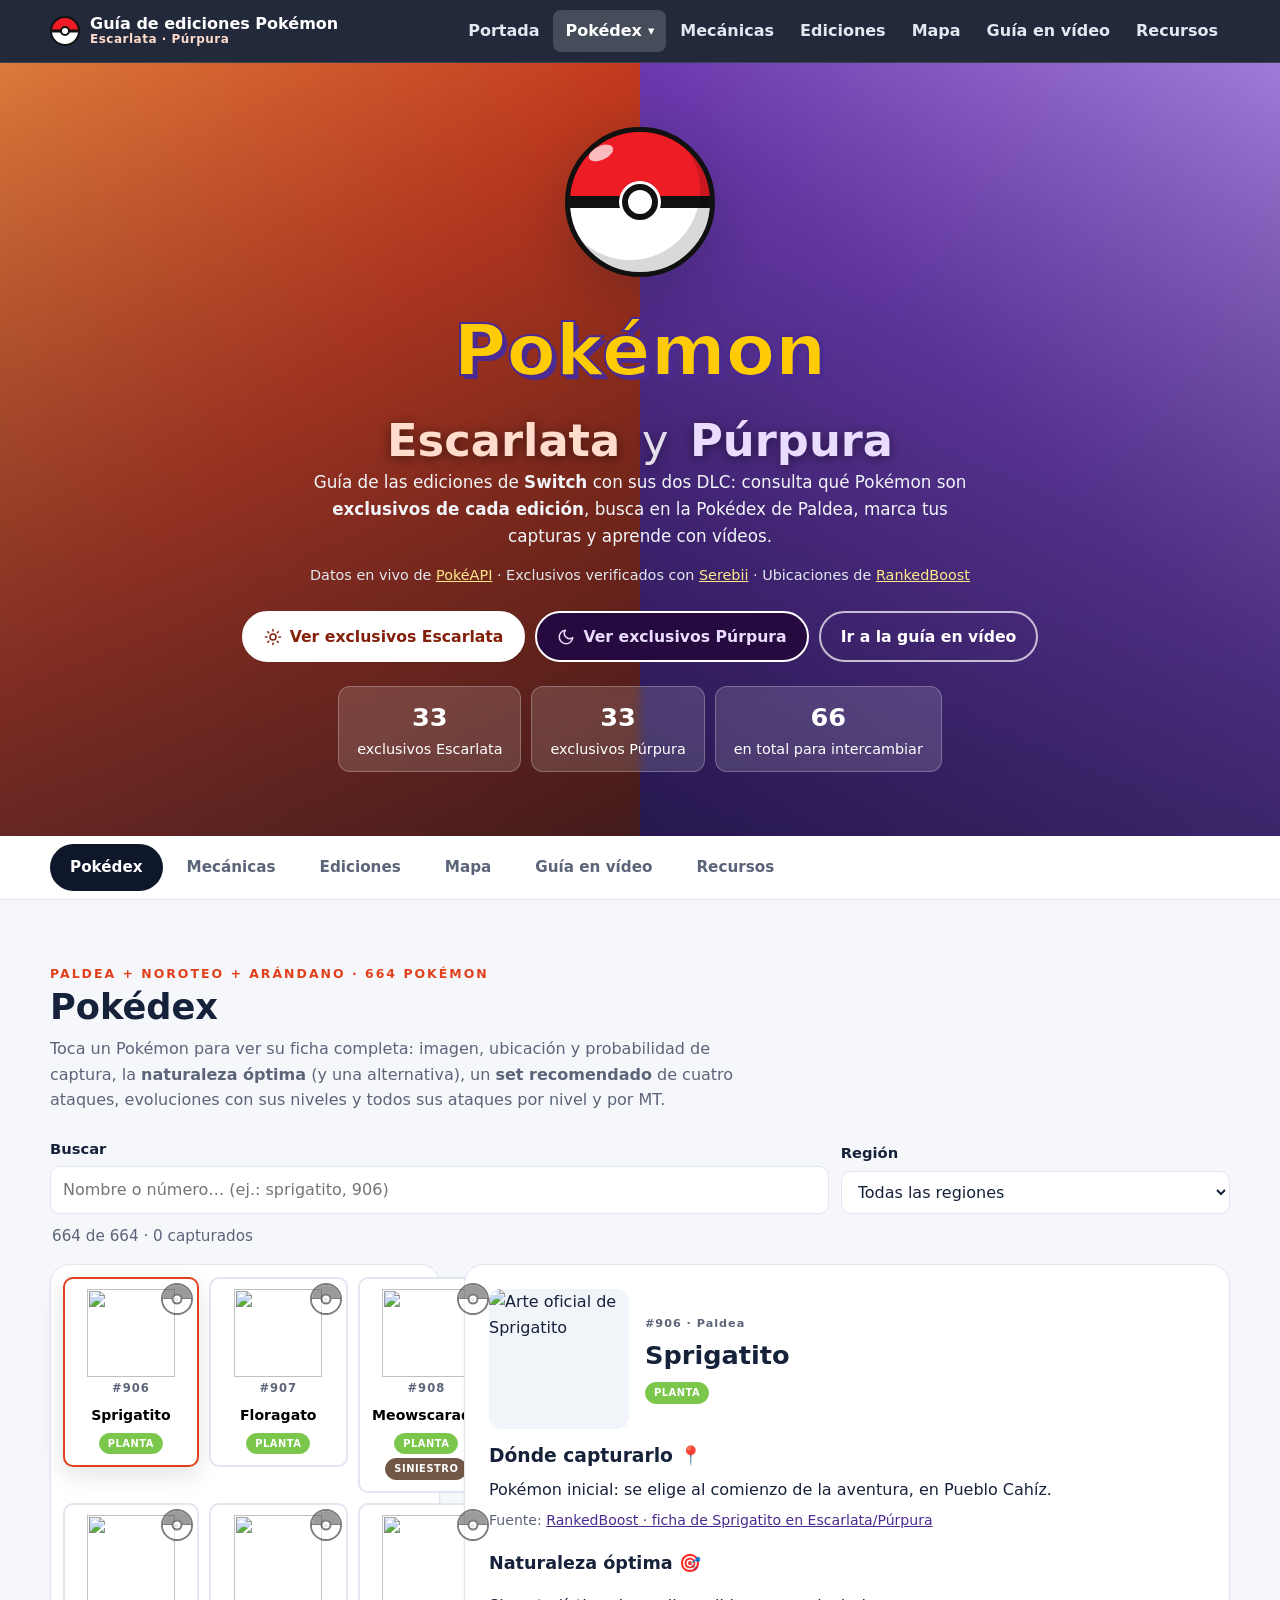
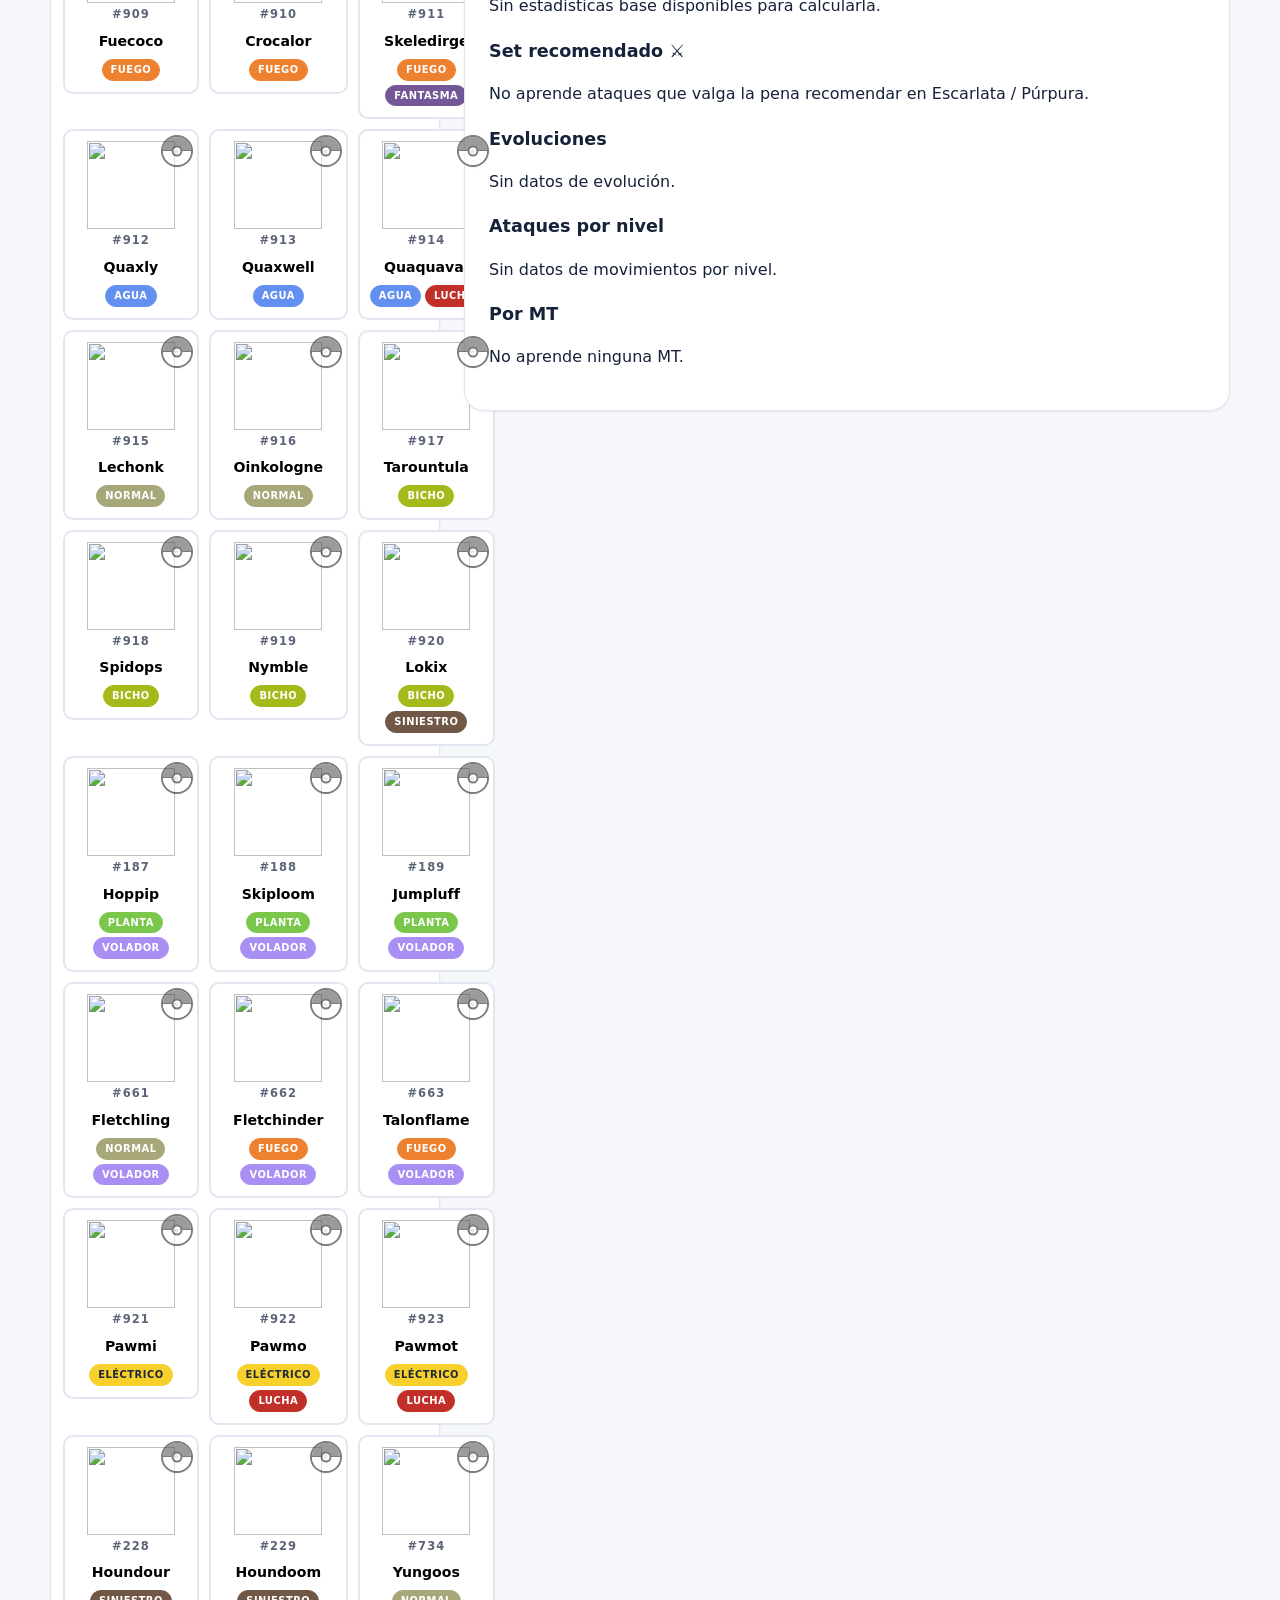
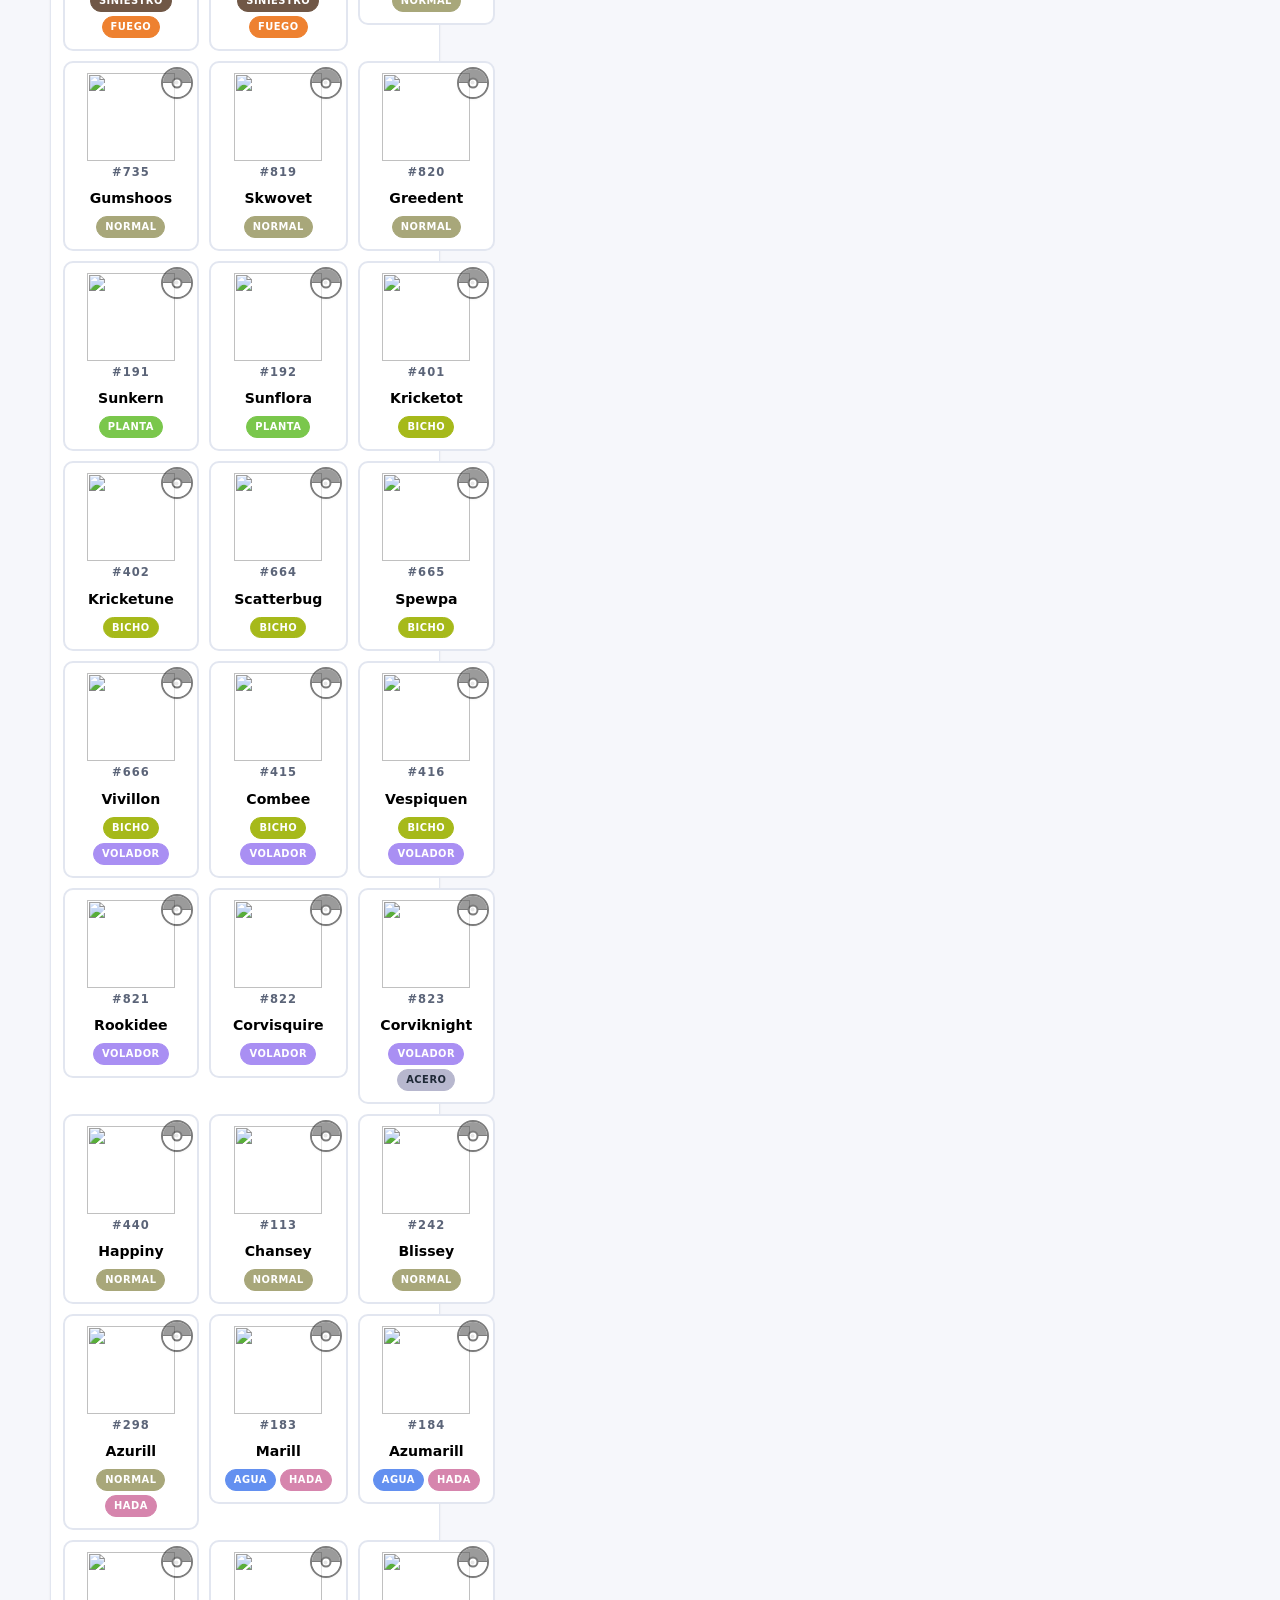
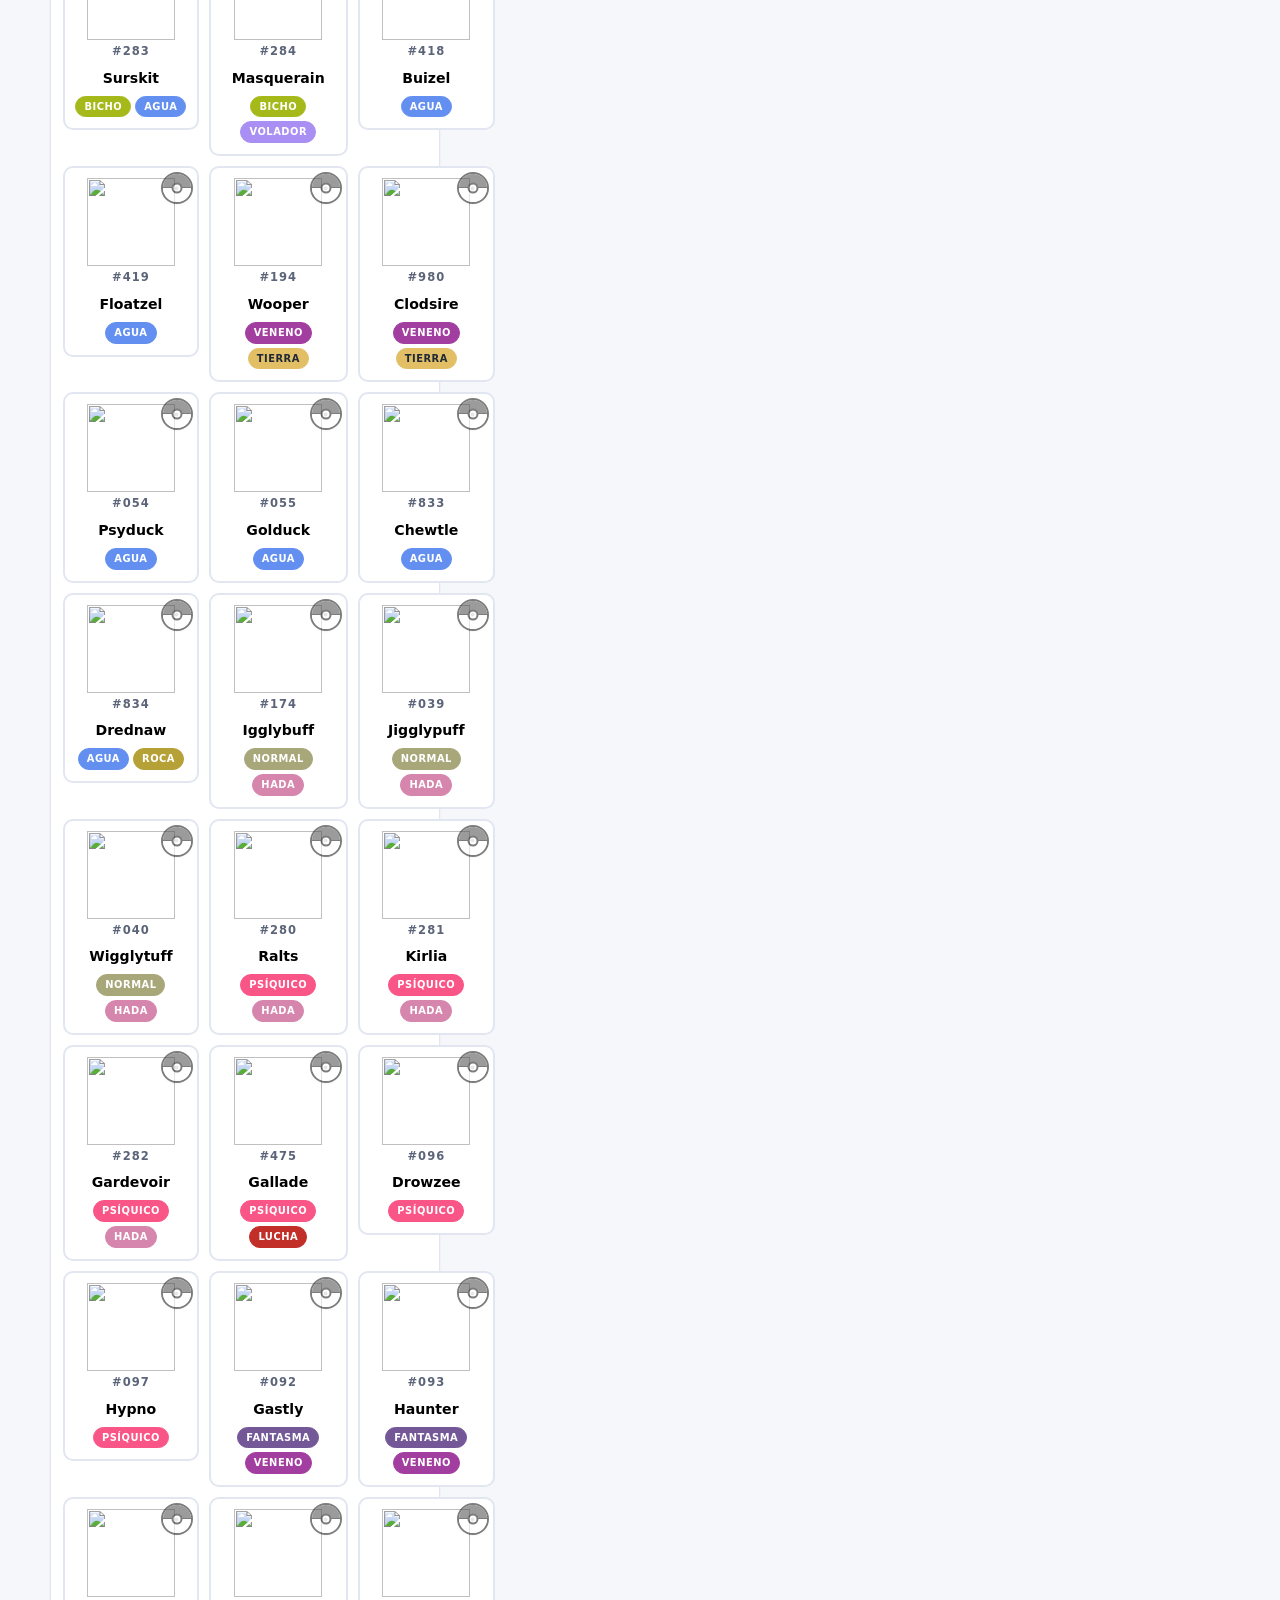
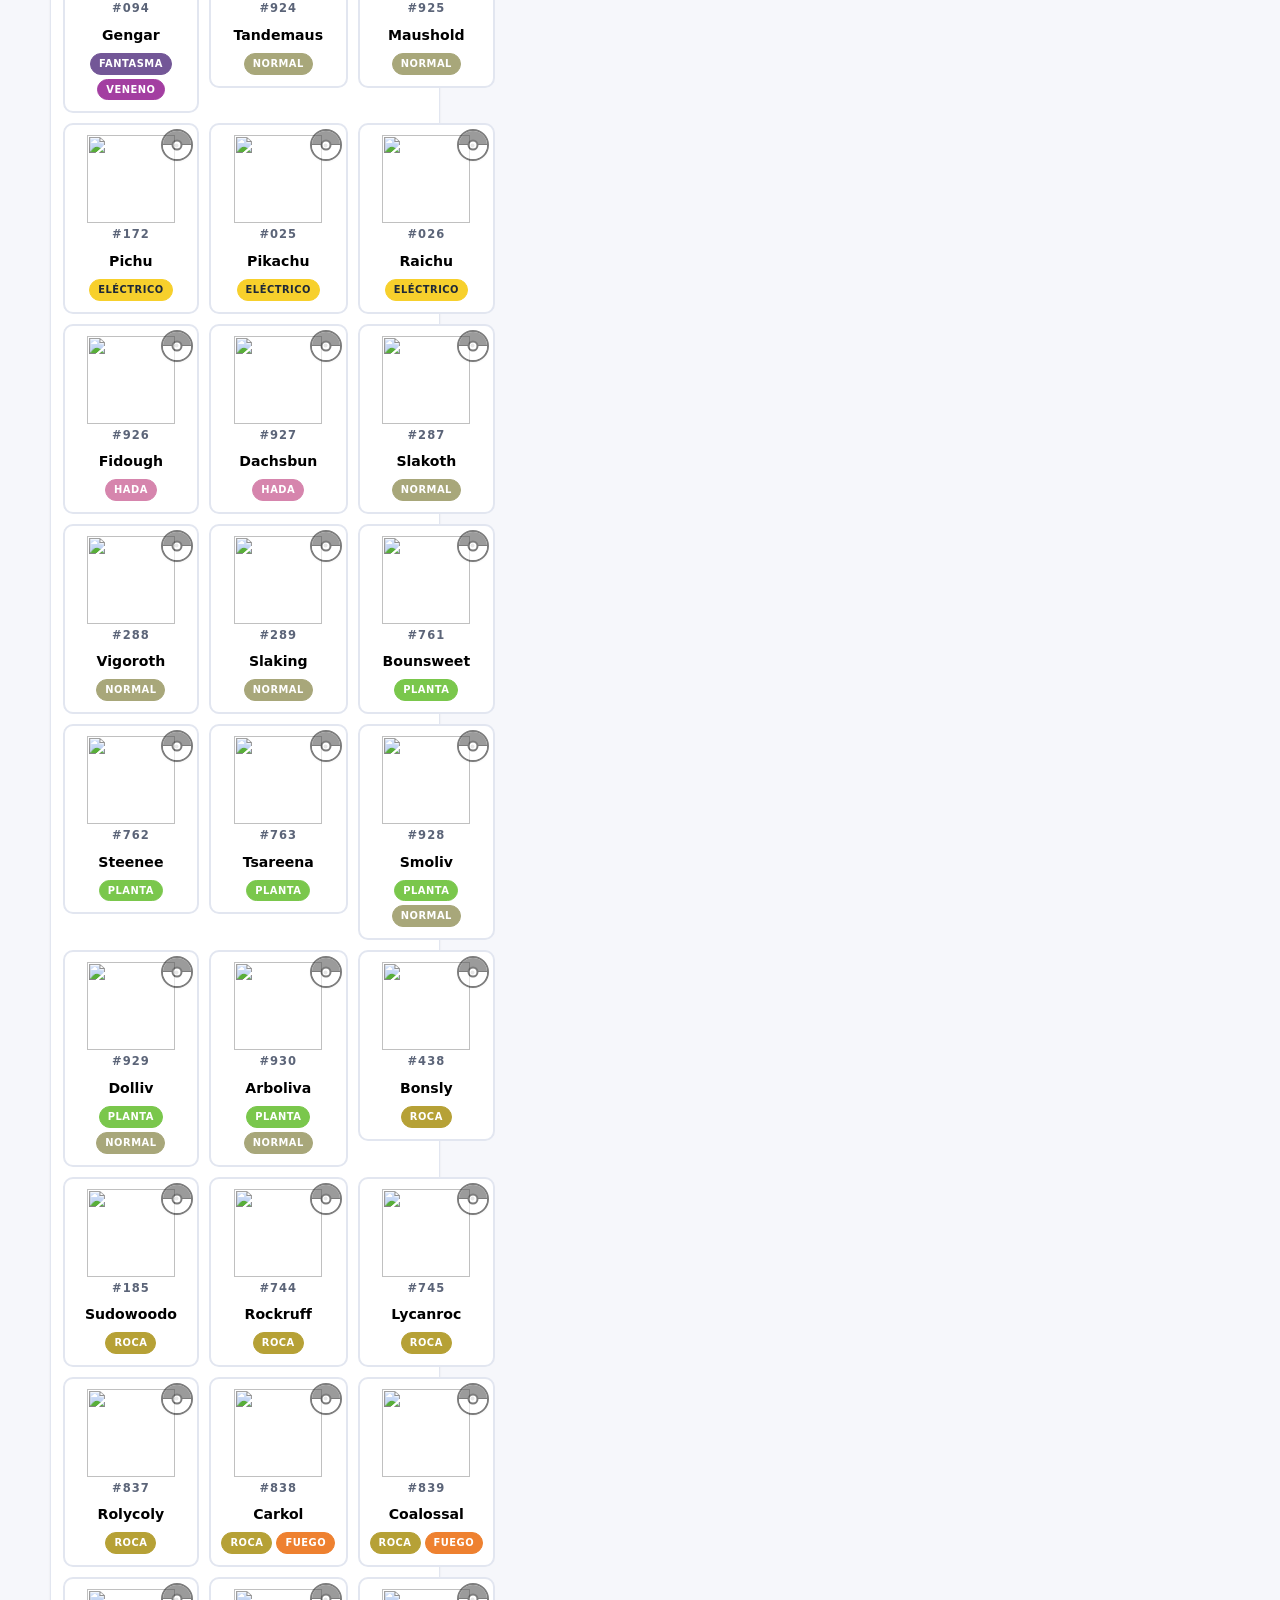
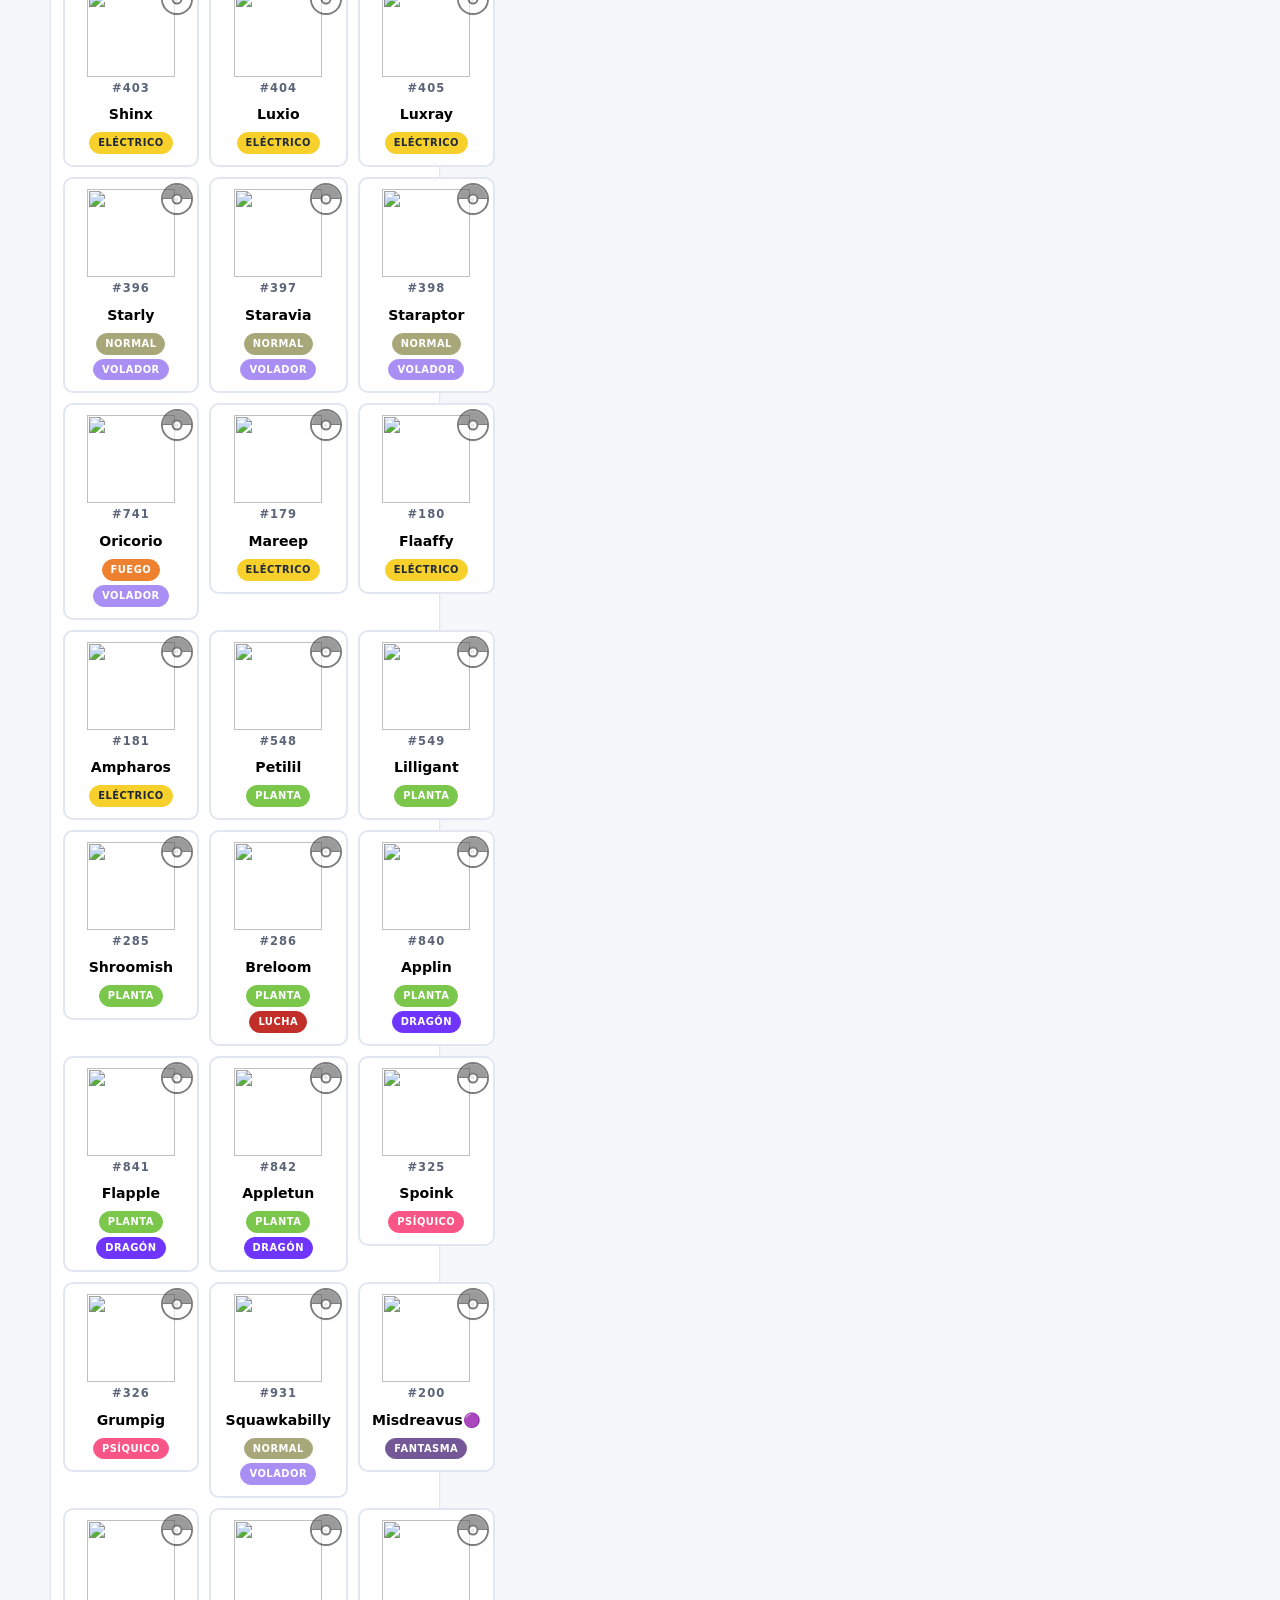
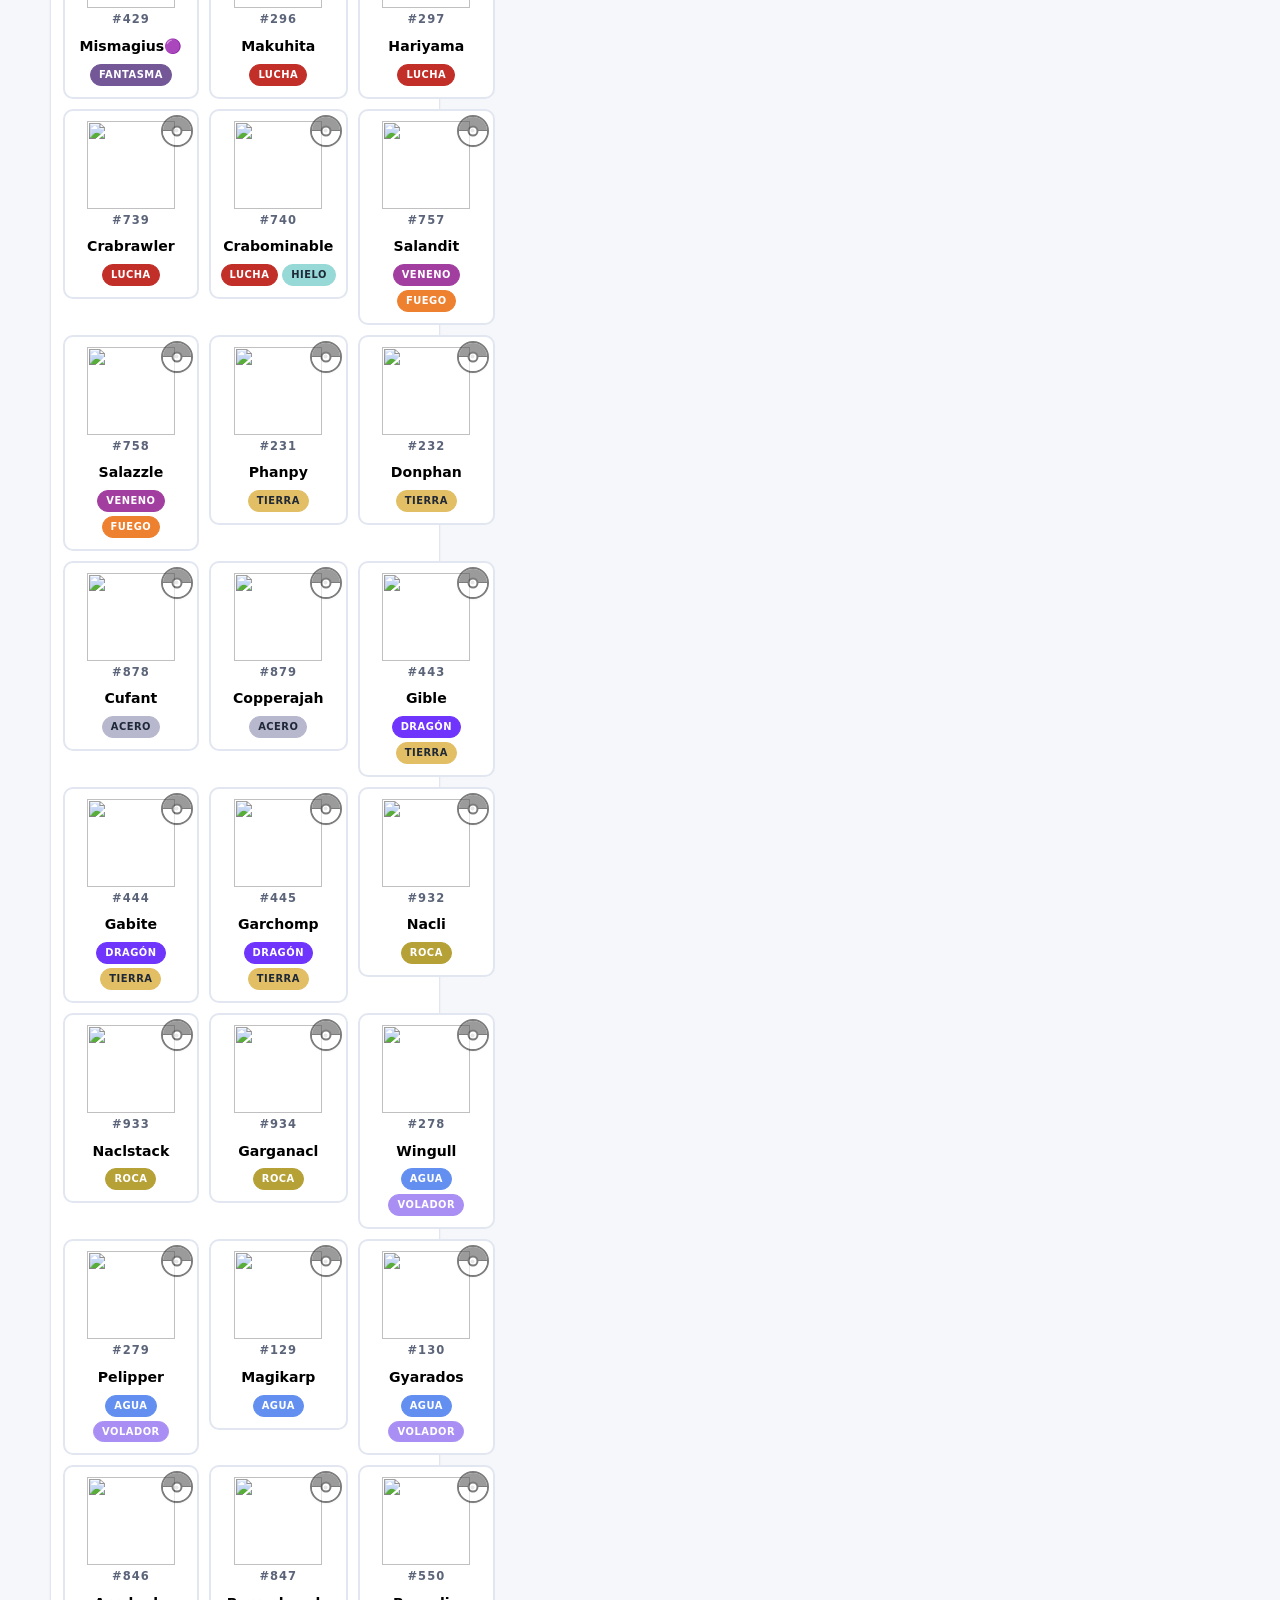
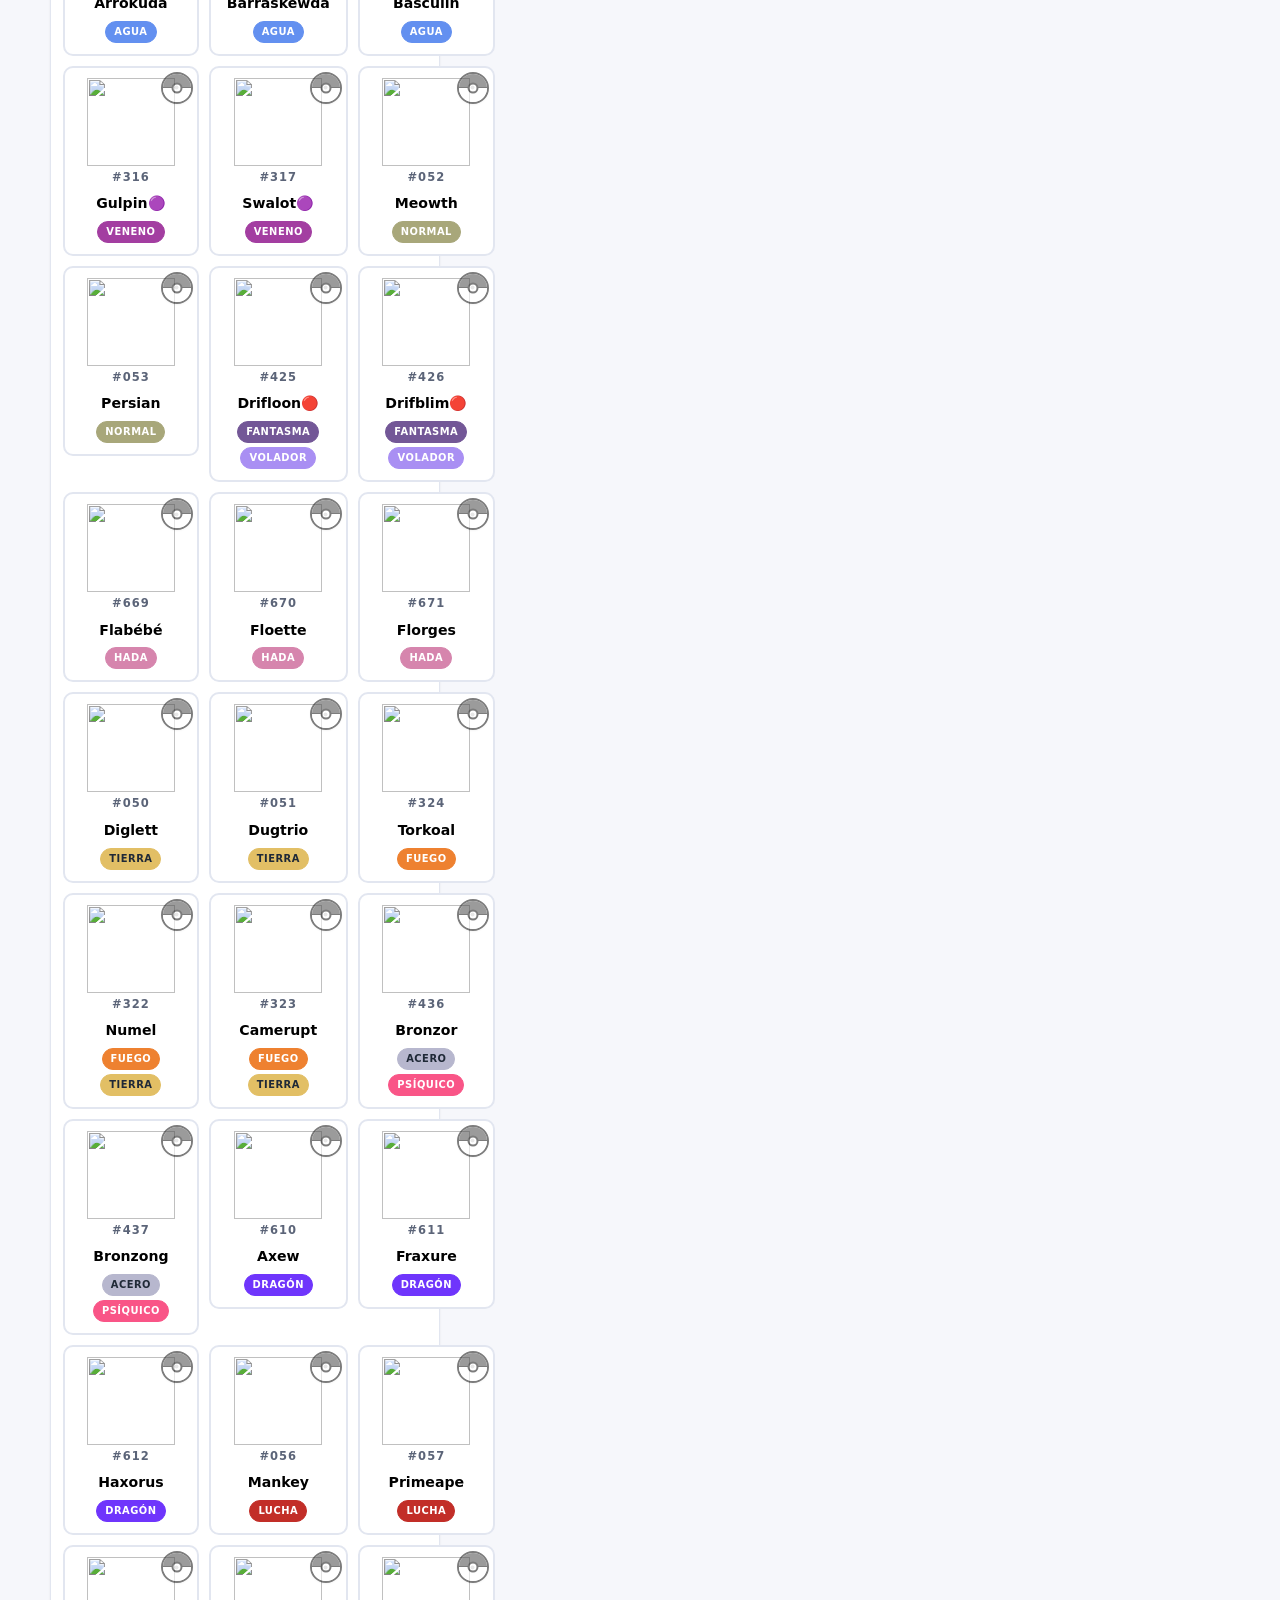
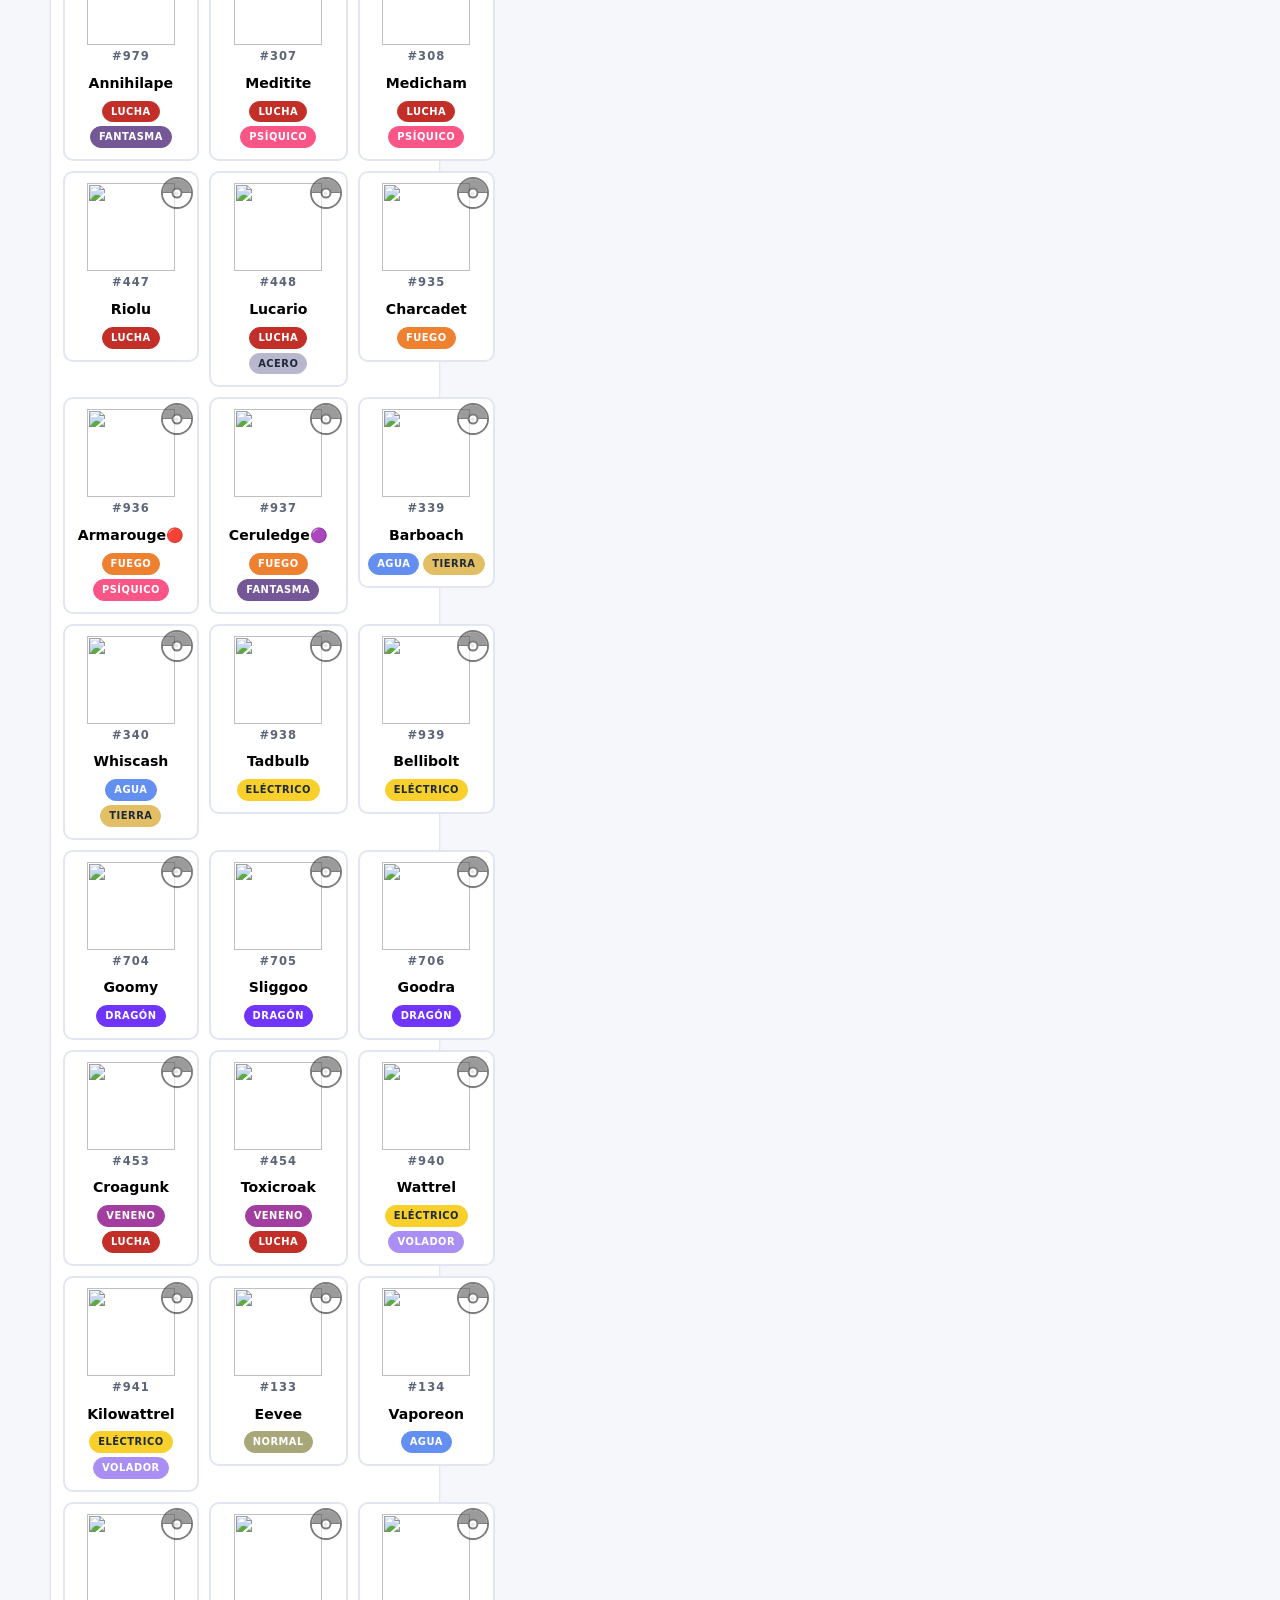
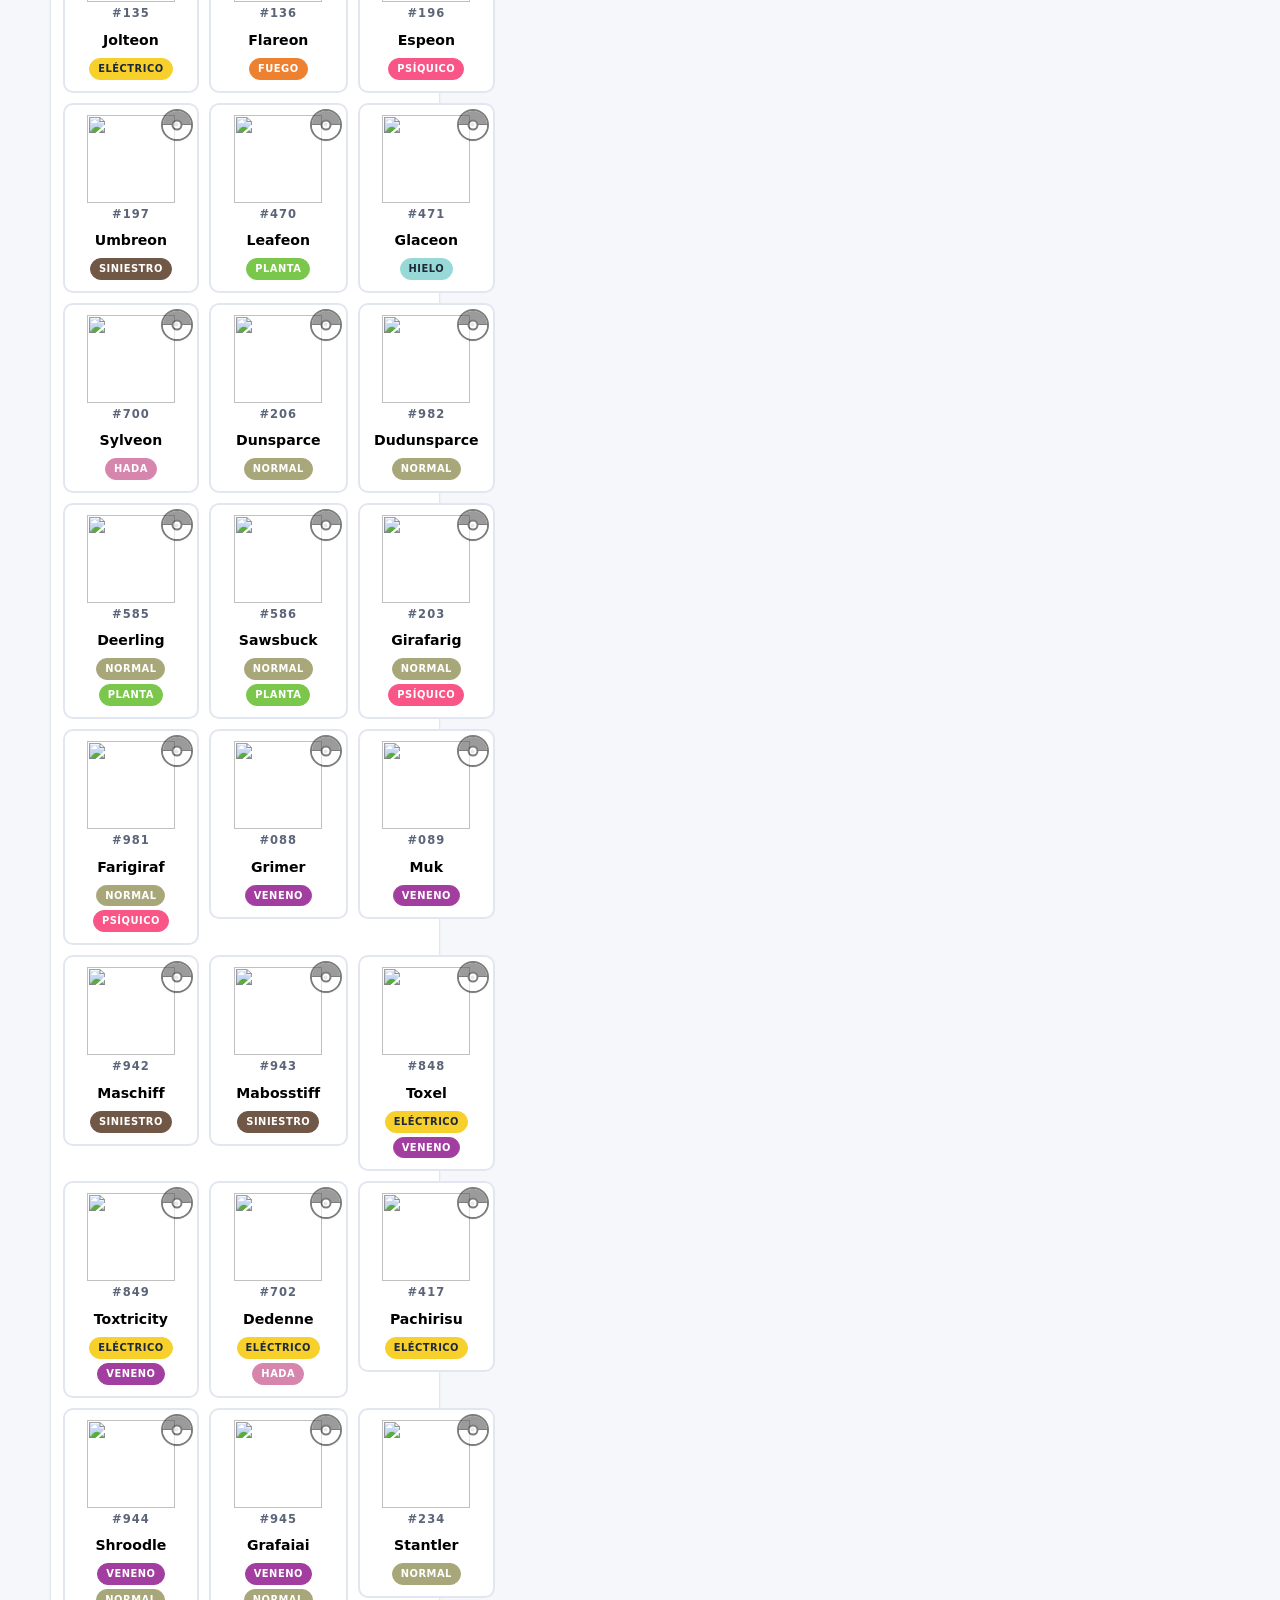
==== escarlata-purpura.html @ a8ad798c "Guía de ediciones Pokémon: añade Escarlata y Púrpura - Nueva página escarlata-purpura.html con la mi" ====
<!DOCTYPE html>
<html lang="es">
<head>
  <meta charset="UTF-8" />
  <meta name="viewport" content="width=device-width, initial-scale=1.0" />
  <title>Escarlata y Púrpura — Guía de ediciones Pokémon | Exclusivos y Pokédex</title>
  <meta name="description" content="Guía en español de Pokémon Escarlata y Púrpura: Pokémon exclusivos de cada edición, Pokédex de Paldea, Noroteo y Arándano con sets recomendados, guía en vídeo y recursos." />
  <meta name="theme-color" content="#1a0f2e" />
  <meta http-equiv="Content-Security-Policy" content="default-src 'self'; script-src 'self'; style-src 'self' 'unsafe-inline'; img-src 'self' data: https://raw.githubusercontent.com https://upload.wikimedia.org https://i.ytimg.com; connect-src https://pokeapi.co; frame-src https://www.youtube-nocookie.com https://rankedboost.com; object-src 'none'; base-uri 'self'; form-action 'none'" />
  <meta name="referrer" content="strict-origin-when-cross-origin" />
  <meta property="og:title" content="Guía de ediciones Pokémon — Escarlata y Púrpura" />
  <meta property="og:description" content="Mitad escarlata, mitad púrpura: consulta los Pokémon exclusivos de cada edición, la Pokédex de Paldea con sets recomendados, marca tus capturas y aprende con vídeos." />
  <meta property="og:type" content="website" />
  <link rel="canonical" href="https://pokemon-rojo-fuego-verde-hojavercel.vercel.app/escarlata-purpura.html#pokedex" />
  <meta property="og:url" content="https://pokemon-rojo-fuego-verde-hojavercel.vercel.app/escarlata-purpura.html#pokedex" />
  <link rel="icon" href="data:image/svg+xml,%3Csvg xmlns='http://www.w3.org/2000/svg' viewBox='0 0 100 100'%3E%3Ccircle cx='50' cy='50' r='46' fill='%23ee1c25'/%3E%3Cpath d='M4 50a46 46 0 0 0 92 0z' fill='%23fff' transform='rotate(180 50 50)'/%3E%3Crect x='4' y='45' width='92' height='10' fill='%23111'/%3E%3Ccircle cx='50' cy='50' r='14' fill='%23fff' stroke='%23111' stroke-width='6'/%3E%3Ccircle cx='50' cy='50' r='6' fill='%23fff' stroke='%23111' stroke-width='3'/%3E%3C/svg%3E" />
  <link rel="preconnect" href="https://pokeapi.co" crossorigin />
  <link rel="preconnect" href="https://raw.githubusercontent.com" crossorigin />
  <link rel="preconnect" href="https://upload.wikimedia.org" crossorigin />
  <link rel="stylesheet" href="src/styles/main.css" />
</head>
<body data-game="sv">
  <a class="skip-link" href="#contenido">Saltar al contenido principal</a>

  <header class="site-header" id="top">
    <div class="container header-inner">
      <a class="brand" href="#portada" aria-label="Inicio — Guía de ediciones Pokémon: Escarlata y Púrpura">
        <span class="brand-ball" aria-hidden="true"><span class="brand-ball-btn"></span></span>
        <span class="brand-text">Guía de ediciones <strong>Pokémon</strong>
          <small class="brand-game">Escarlata · Púrpura</small></span>
      </a>
      <nav class="site-nav" aria-label="Navegación principal">
        <button class="nav-toggle" id="navToggle" aria-expanded="false" aria-controls="navMenu" aria-label="Abrir menú">
          <svg width="22" height="22" viewBox="0 0 24 24" fill="none" stroke="currentColor" stroke-width="2" stroke-linecap="round" aria-hidden="true"><line x1="3" y1="6" x2="21" y2="6"/><line x1="3" y1="12" x2="21" y2="12"/><line x1="3" y1="18" x2="21" y2="18"/></svg>
        </button>
        <ul class="nav-menu" id="navMenu">
          <li><a href="#portada">Portada</a></li>
          <li class="nav-drop">
            <button class="nav-drop-btn" id="dexMenuBtn" type="button" aria-expanded="false" aria-controls="dexMenu">
              Pokédex <span class="nav-drop-caret" aria-hidden="true">▾</span>
            </button>
            <ul class="nav-sub" id="dexMenu" aria-label="Ediciones de la guía" hidden>
              <li><a href="index.html#pokedex" data-game="frlg"><span class="nav-sub-dot nav-sub-dot--frlg" aria-hidden="true"></span>Rojo Fuego y Verde Hoja</a></li>
              <li><a href="escarlata-purpura.html#pokedex" data-game="sv" aria-current="page"><span class="nav-sub-dot nav-sub-dot--sv" aria-hidden="true"></span>Escarlata y Púrpura</a></li>
            </ul>
          </li>
          <li><a href="#mecanicas" data-tab="mecanicas">Mecánicas</a></li>
          <li><a href="#ediciones" data-tab="ediciones">Ediciones</a></li>
          <li><a href="#mapa" data-tab="mapa">Mapa</a></li>
          <li><a href="#guia" data-tab="guia">Guía en vídeo</a></li>
          <li><a href="#recursos" data-tab="recursos">Recursos</a></li>
        </ul>
      </nav>
    </div>
  </header>

  <main id="contenido">
    <!-- ============ PORTADA: pokéball + logo + split ============ -->
    <section class="hero" id="portada" aria-labelledby="hero-title">
      <div class="hero-split" aria-hidden="true">
        <div class="hero-half hero-half--fire"></div>
        <div class="hero-half hero-half--leaf"></div>
      </div>

      <div class="container hero-content">
        <div class="pokeball" role="img" aria-label="Pokébola clásica roja y blanca">
          <span class="pokeball-shine" aria-hidden="true"></span>
          <span class="pokeball-band" aria-hidden="true"></span>
          <span class="pokeball-button" aria-hidden="true"></span>
        </div>

        <img
          class="pokemon-logo"
          src="https://upload.wikimedia.org/wikipedia/commons/9/98/International_Pok%C3%A9mon_logo.svg"
          alt="Logotipo oficial de Pokémon"
          width="420" height="153" fetchpriority="high"
          data-fallback-text="Pokémon" />

        <h1 id="hero-title" class="hero-title">
          <span class="hero-title-fire">Escarlata</span>
          <span class="hero-title-x">y</span>
          <span class="hero-title-leaf">Púrpura</span>
        </h1>
        <p class="hero-subtitle">
          Guía de las ediciones de <strong>Switch</strong> con sus dos DLC: consulta qué Pokémon son
          <strong>exclusivos de cada edición</strong>, busca en la Pokédex de Paldea, marca tus capturas y aprende con vídeos.
        </p>
        <p class="hero-source">
          Datos en vivo de <a href="https://pokeapi.co" target="_blank" rel="noopener">PokéAPI</a>
          · Exclusivos verificados con <a href="https://www.serebii.net/scarletviolet/exclusives.shtml" target="_blank" rel="noopener">Serebii</a>
          · Ubicaciones de <a href="https://rankedboost.com/pokemon/pokedex/scarlet-violet/" target="_blank" rel="noopener">RankedBoost</a>
        </p>

        <div class="hero-actions">
          <a class="btn btn--fire" href="#panel-fire" data-tab="ediciones" data-scroll="#panel-fire">
            <svg width="18" height="18" viewBox="0 0 24 24" fill="none" stroke="currentColor" stroke-width="2" stroke-linecap="round" aria-hidden="true"><circle cx="12" cy="12" r="4"/><path d="M12 2v2M12 20v2M4.93 4.93l1.41 1.41M17.66 17.66l1.41 1.41M2 12h2M20 12h2M6.34 17.66l-1.41 1.41M19.07 4.93l-1.41 1.41"/></svg>
            Ver exclusivos Escarlata
          </a>
          <a class="btn btn--leaf" href="#panel-leaf" data-tab="ediciones" data-scroll="#panel-leaf">
            <svg width="18" height="18" viewBox="0 0 24 24" fill="none" stroke="currentColor" stroke-width="2" stroke-linecap="round" stroke-linejoin="round" aria-hidden="true"><path d="M21 12.79A9 9 0 1 1 11.21 3 7 7 0 0 0 21 12.79z"/></svg>
            Ver exclusivos Púrpura
          </a>
          <a class="btn btn--ghost" href="#guia" data-tab="guia">Ir a la guía en vídeo</a>
        </div>

        <dl class="hero-stats" aria-label="Resumen de contenido">
          <div><dt id="statFire">33</dt><dd>exclusivos Escarlata</dd></div>
          <div><dt id="statLeaf">33</dt><dd>exclusivos Púrpura</dd></div>
          <div><dt>66</dt><dd>en total para intercambiar</dd></div>
        </dl>
      </div>
    </section>

    <div class="tabs-bar" id="tabsBar">
      <div class="container">
        <div class="tabs" role="tablist" aria-label="Secciones de la guía">
          <button class="tab" role="tab" id="tab-pokedex" data-tab="pokedex" aria-selected="true" aria-controls="panel-pokedex">Pokédex</button>
          <button class="tab" role="tab" id="tab-mecanicas" data-tab="mecanicas" aria-selected="false" aria-controls="panel-mecanicas" tabindex="-1">Mecánicas</button>
          <button class="tab" role="tab" id="tab-ediciones" data-tab="ediciones" aria-selected="false" aria-controls="panel-ediciones" tabindex="-1">Ediciones</button>
          <button class="tab" role="tab" id="tab-mapa" data-tab="mapa" aria-selected="false" aria-controls="panel-mapa" tabindex="-1">Mapa</button>
          <button class="tab" role="tab" id="tab-guia" data-tab="guia" aria-selected="false" aria-controls="panel-guia" tabindex="-1">Guía en vídeo</button>
          <button class="tab" role="tab" id="tab-recursos" data-tab="recursos" aria-selected="false" aria-controls="panel-recursos" tabindex="-1">Recursos</button>
        </div>
      </div>
    </div>

    <!-- ============ POKÉDEX ============ -->
    <section class="section tabpanel" id="panel-pokedex" data-panel="pokedex" role="tabpanel" aria-labelledby="tab-pokedex" tabindex="0">
      <div class="container">
        <p class="kicker">Paldea + Noroteo + Arándano · 664 Pokémon</p>
        <h2 id="pokedex-title">Pokédex</h2>
        <p class="section-lead">Toca un Pokémon para ver su ficha completa: imagen, ubicación y probabilidad de captura, la <strong>naturaleza óptima</strong> (y una alternativa), un <strong>set recomendado</strong> de cuatro ataques, evoluciones con sus niveles y todos sus ataques por nivel y por MT.</p>
        <form class="dex-toolbar" id="dexFilterForm" role="search" aria-label="Buscar en la Pokédex">
          <div class="dex-field">
            <label for="dexQ">Buscar</label>
            <input id="dexQ" name="dexQ" type="search" placeholder="Nombre o número… (ej.: sprigatito, 906)" autocomplete="off" />
          </div>
          <div class="dex-field">
            <label for="dexGen">Región</label>
            <select id="dexGen" name="dexGen">
              <option value="all">Todas las regiones</option>
              <option value="paldea">Solo Paldea (juego base)</option>
              <option value="kitakami">Solo Noroteo (La máscara turquesa)</option>
              <option value="blueberry">Solo Arándano (El disco índigo)</option>
            </select>
          </div>
        </form>
        <p class="dex-count" id="dexCount" role="status" aria-live="polite">664 Pokémon</p>
        <div class="dex-layout">
          <div class="dex-list-wrap">
            <ol class="dex-list" id="dexList" aria-label="Lista de Pokémon de la Pokédex"></ol>
          </div>
          <article class="dex-detail" id="dexDetail" aria-live="polite" aria-label="Ficha del Pokémon seleccionado">
            <p>Cargando la Pokédex…</p>
          </article>
        </div>
      </div>
    </section>

    <!-- ============ MECÁNICAS ============ -->
    <section class="section section--alt tabpanel" id="panel-mecanicas" data-panel="mecanicas" role="tabpanel" aria-labelledby="tab-mecanicas" tabindex="0" hidden>
      <div class="container">
        <p class="kicker">Referencia del entrenador</p>
        <h2 id="mecanicas-title">Naturalezas y tipos</h2>
        <p class="section-lead">Las 25 naturalezas del juego con su nombre en español e inglés y qué hace cada una, más los 18 tipos con su símbolo, sus interacciones y la tabla completa de eficacias.</p>

        <h3 class="mech-sub">Naturalezas <span class="mech-count">(25)</span></h3>
        <p class="mech-note">Cada naturaleza sube una estadística un <strong>10%</strong> y baja otra un <strong>10%</strong>; las 5 neutras no cambian nada. En el juego, la estadística subida se pinta de <strong>rosa</strong> y la bajada de <strong>azul</strong> en la pantalla de Datos.</p>
        <div class="nature-grid" id="natureGrid"></div>

        <h3 class="mech-sub">Tipos <span class="mech-count">(18)</span></h3>
        <p class="mech-note">Cada tipo con su símbolo, a qué hace doble de daño al atacar, qué le hace doble de daño, qué resiste y a qué es inmune.</p>
        <div class="type-grid" id="typeGrid"></div>

        <h3 class="mech-sub">Tabla de eficacias</h3>
        <p class="mech-note">Fila = tipo del ataque · columna = tipo del defensor.</p>
        <div class="table-wrap"><table class="chart-table" id="typeChart"></table></div>
        <p class="map-fallback" id="chartLegend"></p>
      </div>
    </section>

    <!-- ============ EDICIONES ============ -->
    <section class="section tabpanel" id="panel-ediciones" data-panel="ediciones" role="tabpanel" aria-labelledby="tab-ediciones" tabindex="0" hidden>
      <div class="container">
        <h2 id="explorador-title" class="sr-only">Pokémon exclusivos de cada edición</h2>
        <!-- ============ SPLIT ROJO / VERDE ============ -->
        <div class="split">
          <!-- Panel ROJO FUEGO -->
          <section class="panel panel--fire" id="panel-fire" aria-labelledby="fire-title">
            <header class="panel-head">
              <h2 id="fire-title" class="panel-title sr-only">Exclusivos de Escarlata</h2>
              <div class="game-logo game-logo--fire" role="img" aria-label="Logotipo de la edición Escarlata">
                <span class="game-logo-flame" aria-hidden="true">
                  <svg width="26" height="26" viewBox="0 0 24 24" fill="none" stroke="currentColor" stroke-width="2" stroke-linecap="round"><circle cx="12" cy="12" r="4"/><path d="M12 2v2M12 20v2M4.93 4.93l1.41 1.41M17.66 17.66l1.41 1.41M2 12h2M20 12h2M6.34 17.66l-1.41 1.41M19.07 4.93l-1.41 1.41"/></svg>
                </span>
                <span class="game-logo-text"><small>Pokémon</small><strong>ESCARLATA</strong></span>
                <span class="game-logo-mascot" aria-hidden="true">🔴 Koraidon</span>
              </div>
              <p class="panel-desc">Solo aparecen en <strong>Escarlata</strong>. Para completarlos necesitarás intercambiar con Púrpura.</p>
              <p class="strip-caption">Los 33 exclusivos de Escarlata (juego base y DLC). Toca uno para ver su ficha:</p>
              <div class="cutout-strip" id="strip-fire" role="group" aria-label="Exclusivos de Escarlata"></div>
            </header>
            <div class="panel-status" data-panel-status="fire" role="status" aria-live="polite"></div>
            <ul class="card-grid" id="grid-fire" aria-label="Pokémon exclusivos de Escarlata"></ul>
          </section>

          <!-- Panel VERDE HOJA -->
          <section class="panel panel--leaf" id="panel-leaf" aria-labelledby="leaf-title">
            <header class="panel-head">
              <h2 id="leaf-title" class="panel-title sr-only">Exclusivos de Púrpura</h2>
              <div class="game-logo game-logo--leaf" role="img" aria-label="Logotipo de la edición Púrpura">
                <span class="game-logo-flame" aria-hidden="true">
                  <svg width="26" height="26" viewBox="0 0 24 24" fill="none" stroke="currentColor" stroke-width="2" stroke-linecap="round" stroke-linejoin="round"><path d="M21 12.79A9 9 0 1 1 11.21 3 7 7 0 0 0 21 12.79z"/></svg>
                </span>
                <span class="game-logo-text"><small>Pokémon</small><strong>PÚRPURA</strong></span>
                <span class="game-logo-mascot" aria-hidden="true">🟣 Miraidon</span>
              </div>
              <p class="panel-desc">Solo aparecen en <strong>Púrpura</strong>. Para completarlos necesitarás intercambiar con Escarlata.</p>
              <p class="strip-caption">Los 33 exclusivos de Púrpura (juego base y DLC). Toca uno para ver su ficha:</p>
              <div class="cutout-strip" id="strip-leaf" role="group" aria-label="Exclusivos de Púrpura"></div>
            </header>
            <div class="panel-status" data-panel-status="leaf" role="status" aria-live="polite"></div>
            <ul class="card-grid" id="grid-leaf" aria-label="Pokémon exclusivos de Púrpura"></ul>
          </section>
        </div>
        <p class="map-fallback"><strong>Tauros de Paldea:</strong> aparece en las dos ediciones, pero con raza distinta:
          la <strong>Llameante</strong> (Lucha/Fuego) solo en Escarlata y la <strong>Acuática</strong> (Lucha/Agua) solo en Púrpura.
          La raza Combatiente (Lucha) sale en ambas.</p>
      </div>
    </section>

    <!-- ============ MAPA ============ -->
    <section class="section section--alt tabpanel" id="panel-mapa" data-panel="mapa" role="tabpanel" aria-labelledby="tab-mapa" tabindex="0" hidden>
      <div class="container">
        <p class="kicker">Explora Paldea</p>
        <h2 id="mapa-title">Mapa interactivo de Paldea</h2>
        <p class="section-lead">El mapa de Escarlata y Púrpura de RankedBoost, incrustado en la página: mueve, amplía y localiza zonas, cuevas y puntos de captura sin salir de aquí.</p>
        <div class="map-frame">
          <iframe id="gameMap" src="https://rankedboost.com/pokemon/location/scarlet-violet/" title="Mapa interactivo de Pokémon Escarlata y Púrpura (RankedBoost)" loading="lazy" allowfullscreen referrerpolicy="no-referrer" sandbox="allow-scripts allow-same-origin allow-popups allow-popups-to-escape-sandbox"></iframe>
        </div>
        <p class="map-fallback">¿No se carga el mapa? <a href="https://rankedboost.com/pokemon/location/scarlet-violet/" target="_blank" rel="noopener">Abrirlo en RankedBoost</a>.</p>
      </div>
    </section>

    <!-- ============ GUÍA EN VÍDEO ============ -->
    <section class="section section--alt tabpanel" id="panel-guia" data-panel="guia" role="tabpanel" aria-labelledby="tab-guia" tabindex="0" hidden>
      <div class="container">
        <p class="kicker">Aprende jugando</p>
        <h2 id="guia-title">Guía en vídeo: serie completa + trucos</h2>
        <p class="section-lead">Una serie de episodios en español por toda Paldea, más vídeos con trucos (shiny, teraincursiones, crianza y DLC). Elige un vídeo de la lista y se reproduce aquí mismo, sin salir de la página.</p>
        <div class="player-layout">
          <div class="player-main">
            <div class="player-frame">
              <iframe id="ytPlayer" src="https://www.youtube-nocookie.com/embed/V9ADcwialA4?rel=0" title="Reproductor: guía en vídeo de Escarlata y Púrpura" loading="lazy" allow="accelerometer; autoplay; clipboard-write; encrypted-media; gyroscope; picture-in-picture; web-share" referrerpolicy="strict-origin-when-cross-origin" allowfullscreen></iframe>
            </div>
            <h3 class="now-playing" id="nowPlaying">1 · Pokémon Escarlata Episodio 01: El COMIENZO de una nueva GENERACIÓN</h3>
            <p class="player-alt"><a id="watchLink" href="https://www.youtube.com/watch?v=V9ADcwialA4&list=PLc50hsFWvO9mdh6d8zaF_sWCbjEThKoed" target="_blank" rel="noopener">Ver este vídeo en YouTube ↗</a></p>
          </div>
          <div class="playlist-wrap">
            <h3 class="playlist-title">Serie completa <span id="epCount"></span></h3>
            <ol class="playlist" id="playlistEps"></ol>
            <h3 class="playlist-title">Trucos y DLC <span id="shortCount"></span></h3>
            <ol class="playlist" id="playlistShorts"></ol>
          </div>
        </div>
        <p class="map-fallback">Listas originales: <a href="https://www.youtube.com/playlist?list=PLc50hsFWvO9mdh6d8zaF_sWCbjEThKoed" target="_blank" rel="noopener">serie de Semfid0r</a>
          y <a href="https://www.youtube.com/playlist?list=PLGJOjoqV9zLIyZ6UY2KZ6YFu51LlpditA" target="_blank" rel="noopener">trucos de Team Eevee</a> en YouTube.</p>
      </div>
    </section>

    <!-- ============ RECURSOS ============ -->
    <section class="section tabpanel" id="panel-recursos" data-panel="recursos" role="tabpanel" aria-labelledby="tab-recursos" tabindex="0" hidden>
      <div class="container">
        <p class="kicker">Para seguir investigando</p>
        <h2 id="recursos-title">Páginas relacionadas</h2>
        <ul class="link-grid">
          <li><a class="link-card" href="https://rankedboost.com/pokemon/pokedex/scarlet-violet/" target="_blank" rel="noopener"><strong>RankedBoost — Pokédex Escarlata/Púrpura</strong><span>Fuente de ubicaciones usada en esta guía.</span></a></li>
          <li><a class="link-card" href="https://pokeapi.co" target="_blank" rel="noopener"><strong>PokéAPI — API REST</strong><span>Sprites, tipos, estadísticas y ataques en vivo.</span></a></li>
          <li><a class="link-card" href="https://www.wikidex.net/wiki/Gu%C3%ADa_de_Pok%C3%A9mon_Escarlata_y_Pok%C3%A9mon_P%C3%BArpura" target="_blank" rel="noopener"><strong>WikiDex — Guía de Escarlata y Púrpura</strong><span>Guía escrita paso a paso, en español.</span></a></li>
          <li><a class="link-card" href="https://www.serebii.net/scarletviolet/" target="_blank" rel="noopener"><strong>Serebii — Scarlet / Violet</strong><span>Pokédex, teraincursiones, objetos y eventos.</span></a></li>
          <li><a class="link-card" href="https://www.nintendo.com/" target="_blank" rel="noopener"><strong>Nintendo eShop</strong><span>El juego y sus DLC para Switch / Switch 2.</span></a></li>
          <li><a class="link-card" href="https://home.pokemon.com/" target="_blank" rel="noopener"><strong>Pokémon HOME</strong><span>Trae a Paldea tus Pokémon de otros juegos.</span></a></li>
        </ul>
      </div>
    </section>
  </main>

  <footer class="site-footer">
    <div class="container footer-inner">
      <p>🌐 <strong>Página online:</strong> <a href="https://pokemon-rojo-fuego-verde-hojavercel.vercel.app/#pokedex">https://pokemon-rojo-fuego-verde-hojavercel.vercel.app/#pokedex</a></p>
      <p><strong>Guía no oficial de fans.</strong> Pokémon © Nintendo / Game Freak / Creatures Inc. Sprites y datos vía <a href="https://pokeapi.co" target="_blank" rel="noopener">PokéAPI</a>.</p>
      <p><a href="#portada">Volver arriba ↑</a> · Hecha con HTML + CSS + JS modular, sin frameworks.</p>
    </div>
  </footer>

  <!-- Modal detalle -->
  <div class="modal-backdrop" id="modalBackdrop" hidden>
    <div class="modal" role="dialog" aria-modal="true" aria-labelledby="modalName" id="modal">
      <button class="modal-close" id="modalClose" aria-label="Cerrar detalle">✕</button>
      <div class="modal-body" id="modalBody">
        <p>Cargando…</p>
      </div>
    </div>
  </div>

  <div class="toast" id="toast" role="status" aria-live="polite" hidden></div>

  <script src="src/js/games.js"></script>
  <script src="src/js/data-sv.js"></script>
  <script src="src/js/mechanics.js"></script>
  <script src="src/js/api.js"></script>
  <script src="src/js/ui.js"></script>
  <script src="src/js/playlist-sv.js"></script>
  <script src="src/js/app.js"></script>
</body>
</html>
---- src/styles/main.css ----
/* ============================================================
   Guía de ediciones Pokémon — sistema de diseño
   Mobile-first · variables CSS · Grid + Flexbox
   Cada juego (body[data-game]) redefine los colores de sus dos ediciones:
   "fire" = Rojo Fuego / Escarlata y "leaf" = Verde Hoja / Púrpura.
   ============================================================ */
:root {
  --color-fire: #d9261c;
  --color-fire-dark: #7a0e08;
  --color-fire-soft: #fdeceb;
  --color-leaf: #189a46;
  --color-leaf-dark: #0b5a28;
  --color-leaf-soft: #e7f7ee;
  /* Matices de cada edición (portada, tarjetas y tiras) */
  --fire-hi: #ff4b33;
  --fire-tint: #ffd7d2;
  --fire-card: #fff1f0;
  --fire-media: #ffe9e7;
  --fire-strip: #fff5f4;
  --fire-strip-border: #f3c1bd;
  --leaf-hi: #4ade80;
  --leaf-tint: #d3f8df;
  --leaf-deep: #062d18;
  --leaf-card: #ecfdf3;
  --leaf-media: #ddf5e6;
  --leaf-strip: #f0faf4;
  --leaf-strip-border: #b7e4c7;
  /* Capturado: siempre verde, sea cual sea el juego */
  --color-ok: #189a46;
  --color-ok-dark: #0b5a28;
  --color-ok-soft: #e7f7ee;
  --color-ink: #0f172a;
  --color-background: #f6f7fb;
  --color-surface: #ffffff;
  --color-text: #16213a;
  --color-muted: #5b6478;
  --color-border: #e2e6f0;
  --color-accent: #ffcb05;
  --color-accent-ink: #2a4a9b;

  --radius-sm: 8px;
  --radius-md: 12px;
  --radius-lg: 20px;
  --radius-pill: 999px;

  --spacing-xs: 4px;
  --spacing-sm: 8px;
  --spacing-md: 16px;
  --spacing-lg: 24px;
  --spacing-xl: 40px;
  --spacing-2xl: 64px;

  --shadow-sm: 0 1px 2px rgb(15 23 42 / 0.08);
  --shadow-md: 0 8px 24px rgb(15 23 42 / 0.12);
  --shadow-lg: 0 18px 50px rgb(15 23 42 / 0.18);

  --font-sans: "Outfit", "Segoe UI", system-ui, -apple-system, Roboto, "Helvetica Neue", Arial, sans-serif;
  --font-display: "Outfit", "Segoe UI Black", system-ui, sans-serif;

  --max-w: 1180px;
}

/* Escarlata (rojo anaranjado de Koraidon) y Púrpura (violeta de Miraidon) */
body[data-game="sv"] {
  --color-fire: #e2401c;
  --color-fire-dark: #84200a;
  --color-fire-soft: #fff0ea;
  --color-leaf: #7b3fc4;
  --color-leaf-dark: #43197a;
  --color-leaf-soft: #f3ecfd;
  --fire-hi: #ff8a3d;
  --fire-tint: #ffdccb;
  --fire-card: #fff3ec;
  --fire-media: #ffe6d9;
  --fire-strip: #fff6f1;
  --fire-strip-border: #f6c3a8;
  --leaf-hi: #b98cf5;
  --leaf-tint: #e9dcff;
  --leaf-deep: #26093f;
  --leaf-card: #f6f0ff;
  --leaf-media: #ebe0fb;
  --leaf-strip: #f8f4ff;
  --leaf-strip-border: #d3bdf2;
  --color-accent-ink: #4b2a91;
}

* { box-sizing: border-box; }
html { scroll-behavior: smooth; }
body {
  margin: 0;
  font-family: var(--font-sans);
  color: var(--color-text);
  background: var(--color-background);
  line-height: 1.6;
}
img { max-width: 100%; height: auto; }
a { color: var(--color-accent-ink); }
a:hover { text-decoration-thickness: 2px; }

.container { width: min(100% - 2rem, var(--max-w)); margin-inline: auto; }

.sr-only {
  position: absolute; width: 1px; height: 1px; padding: 0; margin: -1px;
  overflow: hidden; clip: rect(0 0 0 0); white-space: nowrap; border: 0;
}
.skip-link {
  position: absolute; left: 12px; top: -60px; z-index: 100;
  background: var(--color-ink); color: #fff; padding: 10px 16px;
  border-radius: var(--radius-sm); transition: top 0.2s;
}
.skip-link:focus { top: 12px; color: #fff; }

:focus-visible { outline: 3px solid var(--color-accent); outline-offset: 2px; border-radius: 4px; }

/* ---------- Header ---------- */
.site-header {
  position: sticky; top: 0; z-index: 50;
  background: rgb(15 23 42 / 0.92);
  color: #fff; backdrop-filter: blur(8px);
  border-bottom: 1px solid rgb(255 255 255 / 0.12);
}
.header-inner { display: flex; align-items: center; justify-content: space-between; gap: 12px; padding-block: 10px; }
.brand { display: flex; align-items: center; gap: 10px; color: #fff; text-decoration: none; font-weight: 600; }
.brand-text { line-height: 1.15; }
.brand-game { display: block; font-size: 0.75rem; font-weight: 700; color: var(--fire-tint); letter-spacing: 0.5px; }
.brand-ball {
  width: 30px; height: 30px; border-radius: 50%; position: relative; flex: none;
  background: linear-gradient(to bottom, #ee1c25 50%, #fff 50%);
  border: 2px solid #111; overflow: hidden;
}
.brand-ball::after { content: ""; position: absolute; left: 0; right: 0; top: 50%; height: 3px; background: #111; transform: translateY(-50%); }
.brand-ball-btn {
  position: absolute; left: 50%; top: 50%; width: 10px; height: 10px; border-radius: 50%;
  background: #fff; border: 2px solid #111; transform: translate(-50%, -50%); z-index: 1;
}
.site-nav { position: relative; }
.nav-toggle { display: inline-flex; background: transparent; border: 1px solid rgb(255 255 255 / 0.3); color: #fff; border-radius: 8px; padding: 8px; cursor: pointer; }
.nav-menu { display: none; list-style: none; margin: 0; padding: 8px; position: absolute; right: 0; top: calc(100% + 8px); background: #fff; border-radius: 12px; box-shadow: var(--shadow-md); min-width: 220px; }
.nav-menu.open { display: block; }
.nav-menu a { display: block; padding: 10px 12px; border-radius: 8px; color: var(--color-text); text-decoration: none; font-weight: 600; }
.nav-menu a:hover { background: #eef2ff; }

/* Desplegable "Pokédex": elegir el juego */
.nav-drop { position: relative; }
.nav-drop-btn {
  display: flex; align-items: center; gap: 6px; width: 100%; font: inherit; font-weight: 600;
  background: transparent; border: 0; border-radius: 8px; padding: 10px 12px;
  color: var(--color-text); cursor: pointer; text-align: left;
}
.nav-drop-btn:hover { background: #eef2ff; }
.nav-drop-caret { font-size: 0.8em; transition: transform 0.2s ease; }
.nav-drop-btn[aria-expanded="true"] .nav-drop-caret { transform: rotate(180deg); }
.nav-sub { list-style: none; margin: 0 0 4px; padding: 0 0 0 12px; }
.nav-sub[hidden] { display: none; }
.nav-sub a { display: flex; align-items: center; gap: 8px; font-size: 0.95rem; white-space: nowrap; }
.nav-sub a[aria-current="page"] { font-weight: 800; }
.nav-sub a[aria-current="page"]::after { content: "✓"; margin-left: auto; color: var(--color-ok); }
.nav-sub-dot { width: 14px; height: 14px; border-radius: 50%; flex: none; border: 1.5px solid rgb(0 0 0 / 0.25); }
.nav-sub-dot--frlg { background: linear-gradient(90deg, #d9261c 50%, #189a46 50%); }
.nav-sub-dot--sv { background: linear-gradient(90deg, #e2401c 50%, #7b3fc4 50%); }

/* ---------- Hero / portada ---------- */
.hero { position: relative; overflow: clip; color: #fff; background: var(--color-ink); }
.hero-split { position: absolute; inset: 0; display: grid; grid-template-columns: 1fr 1fr; }
.hero-half--fire { background: linear-gradient(135deg, var(--fire-hi) 0%, var(--color-fire) 45%, var(--color-fire-dark) 100%); }
.hero-half--leaf { background: linear-gradient(225deg, var(--leaf-hi) 0%, var(--color-leaf) 45%, var(--color-leaf-dark) 100%); }
.hero-split::after { content: ""; position: absolute; inset: 0; background: linear-gradient(to bottom, rgb(15 23 42 / 0.15), rgb(15 23 42 / 0.55)); }
.hero-content { position: relative; z-index: 2; text-align: center; padding-block: var(--spacing-2xl); }
.hero-content a:not(.btn) { color: #ffe98a; }

.pokeball {
  width: 120px; height: 120px; border-radius: 50%; margin: 0 auto var(--spacing-md);
  background: linear-gradient(to bottom, #ee1c25 46%, #111 46%, #111 54%, #fff 54%);
  border: 5px solid #111; position: relative;
  box-shadow: var(--shadow-lg), inset -10px -12px 0 rgb(0 0 0 / 0.15);
  animation: float 4s ease-in-out infinite;
  transition: transform 0.25s ease;
}
.pokeball:hover { transform: rotate(-10deg) scale(1.04); }
.pokeball-shine { position: absolute; left: 18px; top: 14px; width: 26px; height: 14px; border-radius: 50%; background: rgb(255 255 255 / 0.7); transform: rotate(-25deg); }
.pokeball-button {
  position: absolute; left: 50%; top: 50%; width: 30px; height: 30px; border-radius: 50%;
  background: #fff; border: 6px solid #111; transform: translate(-50%, -50%);
  box-shadow: 0 0 0 3px #fff;
}
@keyframes float { 0%, 100% { translate: 0 0; } 50% { translate: 0 -8px; } }
@media (prefers-reduced-motion: reduce) { .pokeball { animation: none; } html { scroll-behavior: auto; } }

.pokemon-logo { width: min(420px, 78vw); filter: drop-shadow(0 6px 0 rgb(0 0 0 / 0.35)) drop-shadow(0 12px 24px rgb(0 0 0 / 0.35)); }
.pokemon-logo-fallback {
  font-family: var(--font-display); font-weight: 900; font-size: clamp(2.5rem, 8vw, 4.5rem);
  color: var(--color-accent); -webkit-text-stroke: 2px var(--color-accent-ink);
  text-shadow: 4px 4px 0 var(--color-accent-ink); margin: 0;
}
.hero-title { margin: 8px 0 4px; font-size: clamp(1.6rem, 4.5vw, 2.8rem); line-height: 1.1; text-shadow: 0 2px 12px rgb(0 0 0 / 0.5); }
.hero-title-fire { color: var(--fire-tint); } .hero-title-leaf { color: var(--leaf-tint); } .hero-title-x { opacity: 0.85; font-weight: 400; margin-inline: 6px; }
.hero-subtitle { max-width: 62ch; margin: 0 auto; font-size: 1.05rem; color: #f1f5f9; }
.hero-source { font-size: 0.9rem; color: #e2e8f0; }
.hero-actions { display: flex; flex-wrap: wrap; gap: 10px; justify-content: center; margin-top: var(--spacing-lg); }
.hero-stats { display: flex; flex-wrap: wrap; gap: 10px; justify-content: center; margin: var(--spacing-lg) 0 0; padding: 0; }
.hero-stats > div { background: rgb(255 255 255 / 0.14); border: 1px solid rgb(255 255 255 / 0.25); border-radius: var(--radius-md); padding: 10px 18px; min-width: 150px; backdrop-filter: blur(4px); }
.hero-stats dt { font-size: 1.6rem; font-weight: 800; }
.hero-stats dd { margin: 0; font-size: 0.9rem; }

/* ---------- Botones ---------- */
.btn {
  display: inline-flex; align-items: center; gap: 8px; justify-content: center;
  border-radius: var(--radius-pill); padding: 11px 20px; font-weight: 700; font-size: 0.98rem;
  text-decoration: none; border: 2px solid transparent; cursor: pointer;
  transition: transform 0.15s ease, box-shadow 0.15s ease, background 0.15s ease;
}
.btn:hover { transform: translateY(-1px); }
.btn:active { transform: translateY(0); }
.btn--fire { background: #fff; color: var(--color-fire-dark); border-color: #fff; box-shadow: var(--shadow-sm); }
.btn--fire:hover { background: var(--color-accent); border-color: var(--color-accent); color: #111; }
.btn--leaf { background: var(--leaf-deep); color: var(--leaf-tint); border-color: #fff; }
.btn--leaf:hover { background: var(--color-leaf-dark); }
.btn--ghost { background: transparent; color: #fff; border-color: rgb(255 255 255 / 0.7); }
.btn--ghost:hover { background: rgb(255 255 255 / 0.15); }
.btn--dark { background: var(--color-ink); color: #fff; }
.btn--dark:hover { background: #1e293b; }
.btn--subtle { background: #eef2ff; color: var(--color-ink); }
.btn--icon { padding: 8px 12px; font-size: 0.9rem; }

/* ---------- Pestañas (sin scroll infinito) ---------- */
.tabs-bar { background: var(--color-surface); border-bottom: 1px solid var(--color-border); }
.tabs { display: flex; gap: 4px; overflow-x: auto; padding-block: 8px; }
.tab {
  font: inherit; font-weight: 800; font-size: 0.95rem; white-space: nowrap;
  border: 2px solid transparent; background: transparent; color: var(--color-muted);
  border-radius: var(--radius-pill); padding: 9px 18px; cursor: pointer;
}
.tab:hover { background: #eef2ff; color: var(--color-ink); }
.tab[aria-selected="true"] { background: var(--color-ink); color: #fff; }
.tabpanel[hidden] { display: none; }
.tabpanel:focus { outline: none; }
.tabpanel:focus-visible { outline: 3px solid var(--color-accent); outline-offset: -3px; }
.nav-menu a.active, .nav-drop-btn.active { background: #eef2ff; color: var(--color-ink); }

/* ---------- Mapa incrustado ---------- */
.map-frame {
  border: 1px solid var(--color-border); border-radius: var(--radius-lg);
  overflow: hidden; box-shadow: var(--shadow-md); background: #0b1f16;
  height: min(78vh, 720px); min-height: 440px; margin-top: var(--spacing-lg);
}
.map-frame iframe { width: 100%; height: 100%; border: 0; display: block; }
.map-fallback { color: var(--color-muted); font-size: 0.92rem; margin-top: 10px; }

/* ---------- Reproductor YouTube + lista ---------- */
.player-layout { display: grid; gap: var(--spacing-lg); margin-top: var(--spacing-lg); align-items: start; }
.player-frame { position: relative; aspect-ratio: 16 / 9; background: #000; border-radius: var(--radius-lg); overflow: hidden; box-shadow: var(--shadow-md); }
.player-frame iframe { position: absolute; inset: 0; width: 100%; height: 100%; border: 0; }
.now-playing { margin: 10px 2px 0; font-size: 1.05rem; }
.player-alt { margin: 4px 2px 0; font-size: 0.9rem; color: var(--color-muted); }
.playlist-wrap { background: var(--color-surface); border: 1px solid var(--color-border); border-radius: var(--radius-lg); padding: var(--spacing-md); box-shadow: var(--shadow-sm); min-width: 0; }
.playlist-title { margin: 4px 0 8px; font-size: 1rem; }
.playlist-title span { color: var(--color-muted); font-weight: 600; }
.playlist { list-style: none; margin: 0 0 var(--spacing-md); padding: 0; display: grid; gap: 6px; max-height: 320px; overflow: auto; }
.playlist-item { display: flex; gap: 10px; align-items: center; width: 100%; text-align: left; font: inherit; background: #fff; border: 1.5px solid var(--color-border); border-radius: 10px; padding: 6px; cursor: pointer; }
.playlist-item img { width: 96px; aspect-ratio: 16 / 9; object-fit: cover; border-radius: 6px; background: #000; flex: none; }
.playlist-item .pl-num { font-weight: 800; color: var(--color-muted); font-size: 0.85rem; flex: none; width: 30px; text-align: right; }
.playlist-item .pl-title { font-size: 0.85rem; font-weight: 600; line-height: 1.3; }
.playlist-item:hover { border-color: var(--color-accent-ink); }
.playlist-item[aria-current="true"] { border-color: var(--color-fire); background: var(--fire-strip); }

/* ---------- Pokédex: lista + ficha ---------- */
.dex-toolbar { display: grid; gap: 12px; margin-top: var(--spacing-lg); }
.dex-field { display: grid; gap: 6px; }
.dex-field label { font-weight: 700; font-size: 0.92rem; }
.dex-field input, .dex-field select {
  font: inherit; padding: 10px 12px; border-radius: 10px;
  border: 1.5px solid var(--color-border); background: #fff; color: var(--color-text); width: 100%;
}
.dex-field input:focus, .dex-field select:focus { border-color: var(--color-accent-ink); outline: 3px solid rgb(42 74 155 / 0.25); }
.dex-count { color: var(--color-muted); font-size: 0.95rem; margin: 10px 2px 0; }
/* Layout: lista de 3 columnas a la izquierda y ficha amplia a la derecha.
   Bulba, Ivi, Venu en la primera fila, Char... en la siguiente, y así. */
.dex-layout { display: grid; gap: var(--spacing-md); margin-top: var(--spacing-md); align-items: start; grid-template-columns: minmax(0, 1fr); }
.dex-list-wrap { background: var(--color-surface); border: 1px solid var(--color-border); border-radius: var(--radius-lg); padding: 12px; box-shadow: var(--shadow-sm); min-width: 0; }
.dex-list { list-style: none; margin: 0; padding: 0; display: grid; gap: 10px; grid-template-columns: repeat(3, 1fr); max-height: none; overflow: visible; }
.dex-card { display: grid; justify-items: center; gap: 2px; width: 100%; font: inherit; background: #fff; border: 2px solid var(--color-border); border-radius: 10px; padding: 10px 8px 11px; cursor: pointer; transition: transform 0.15s ease, box-shadow 0.15s ease, border-color 0.15s ease; position: relative; }
.dex-card img { width: 84px; height: 84px; object-fit: contain; transition: transform 0.15s ease; }
.dex-card:hover { transform: translateY(-2px); box-shadow: var(--shadow-md); border-color: var(--color-accent-ink); }
.dex-card:hover img { transform: scale(1.07); }
.dex-card.is-current { border-color: var(--color-fire); box-shadow: var(--shadow-md); }
.dex-cell { position: relative; }
.dex-cell.is-caught .dex-card { border-color: var(--color-ok); background: linear-gradient(180deg, #fff 60%, var(--color-ok-soft)); }
.dex-cell.is-caught .dex-card-name::after { content: " ✓"; color: var(--color-ok-dark); font-weight: 900; }
/* Pokéball de captura: visible en la esquina de cada recuadro, misma en Pokédex y ediciones. */
.dex-ball,
.poke-ball {
  position: absolute; top: 6px; right: 6px; z-index: 2;
  width: 32px; height: 32px; border-radius: 50%;
  border: 2px solid #111; padding: 0; cursor: pointer; line-height: 0;
  background: #fff; overflow: hidden;
  box-shadow: var(--shadow-sm); transition: transform 0.15s ease, filter 0.15s ease, box-shadow 0.15s ease;
}
.dex-ball .ball-half,
.poke-ball .ball-half { position: absolute; left: 0; right: 0; height: 50%; }
.dex-ball .ball-half--top,
.poke-ball .ball-half--top { top: 0; background: #ee1c25; border-bottom: 1.5px solid #111; transition: transform 0.25s ease; }
.dex-ball .ball-half--bottom,
.poke-ball .ball-half--bottom { bottom: 0; background: #fff; transition: transform 0.25s ease; }
.dex-ball .ball-center,
.poke-ball .ball-center {
  position: absolute; left: 50%; top: 50%; width: 11px; height: 11px; border-radius: 50%;
  background: #fff; border: 2px solid #111; transform: translate(-50%, -50%); z-index: 2;
  display: grid; place-items: center;
}
.dex-ball .ball-center > span,
.poke-ball .ball-center > span { width: 4px; height: 4px; border-radius: 50%; background: #cbd5e1; display: block; transition: background 0.2s ease; }
.dex-ball .ball-flash,
.poke-ball .ball-flash { position: absolute; inset: 0; border-radius: 50%; background: radial-gradient(circle, rgb(255 255 255 / 0.95) 0%, rgb(255 203 5 / 0.9) 45%, transparent 70%); opacity: 0; z-index: 3; pointer-events: none; }
.dex-ball:hover, .poke-ball:hover { transform: scale(1.15); }
.dex-ball:focus-visible, .poke-ball:focus-visible { outline: 3px solid var(--color-accent); outline-offset: 2px; }
/* Sin capturar: apagada para invitar a tocarla */
.dex-ball[aria-pressed="false"], .poke-ball[aria-pressed="false"] { filter: grayscale(1); opacity: 0.55; }
.dex-ball[aria-pressed="false"]:hover, .poke-ball[aria-pressed="false"]:hover { filter: grayscale(0.3); opacity: 0.95; }
/* Capturado: a todo color + halo dorado/verde */
.dex-ball.is-caught, .poke-ball.is-caught { filter: none; opacity: 1; box-shadow: 0 0 0 3px var(--color-accent), var(--shadow-sm); }
.dex-ball.is-caught .ball-center > span, .poke-ball.is-caught .ball-center > span { background: var(--color-ok); }
/* Animación de captura: meneo + apertura + destello */
.dex-ball.catching, .poke-ball.catching { animation: ballShake 0.55s ease; }
.dex-ball.catching .ball-half--top, .poke-ball.catching .ball-half--top { animation: ballOpenTop 0.55s ease; }
.dex-ball.catching .ball-half--bottom, .poke-ball.catching .ball-half--bottom { animation: ballOpenBottom 0.55s ease; }
.dex-ball.catching .ball-flash, .poke-ball.catching .ball-flash { animation: ballFlash 0.55s ease; }
.dex-ball.just-caught, .poke-ball.just-caught { animation: ballPop 0.45s ease; }
@keyframes ballShake {
  0%, 100% { transform: rotate(0) scale(1); }
  15% { transform: rotate(-20deg) scale(1.05); }
  35% { transform: rotate(16deg) scale(1.08); }
  55% { transform: rotate(-12deg) scale(1.1); }
  75% { transform: rotate(8deg) scale(1.08); }
  90% { transform: rotate(0) scale(1.12); }
}
@keyframes ballOpenTop { 0%, 55% { transform: translateY(0); } 70% { transform: translateY(-4px); } 100% { transform: translateY(0); } }
@keyframes ballOpenBottom { 0%, 55% { transform: translateY(0); } 70% { transform: translateY(4px); } 100% { transform: translateY(0); } }
@keyframes ballFlash { 0% { opacity: 0; transform: scale(0.4); } 55% { opacity: 0; } 70% { opacity: 1; transform: scale(1.1); } 100% { opacity: 0; transform: scale(1.6); } }
@keyframes ballPop { 0% { transform: scale(1); } 40% { transform: scale(1.35); } 70% { transform: scale(0.94); } 100% { transform: scale(1); } }
@media (prefers-reduced-motion: reduce) {
  .dex-ball.catching, .poke-ball.catching, .dex-ball.just-caught, .poke-ball.just-caught { animation: none; }
  .dex-ball.catching .ball-flash, .poke-ball.catching .ball-flash { animation: none; opacity: 0; }
}
.dex-card-num { font-size: 0.72rem; font-weight: 800; color: var(--color-muted); letter-spacing: 1px; }
.dex-card-name { font-weight: 800; font-size: 0.88rem; text-transform: capitalize; text-align: center; line-height: 1.2; min-height: 2.2em; display: flex; align-items: center; justify-content: center; }
.dex-card-types { display: flex; gap: 4px; flex-wrap: wrap; justify-content: center; }
.dex-card-types .type-chip { font-size: 0.62rem; padding: 2px 8px; }
.dex-detail { background: var(--color-surface); border: 1px solid var(--color-border); border-radius: var(--radius-lg); padding: var(--spacing-lg); box-shadow: var(--shadow-sm); min-width: 0; }
.dex-head { display: flex; gap: 16px; align-items: center; flex-wrap: wrap; }
.dex-head img { width: 140px; height: 140px; object-fit: contain; background: #f1f5f9; border-radius: var(--radius-md); }
.dex-name { margin: 2px 0 6px; font-size: 1.6rem; text-transform: capitalize; }
.dex-sub { margin: 18px 0 8px; font-size: 1.1rem; }
.evo-tree { display: flex; flex-wrap: wrap; gap: 10px; align-items: stretch; }
.evo-node { display: grid; justify-items: center; gap: 2px; background: #f8fafc; border: 1.5px solid var(--color-border); border-radius: var(--radius-md); padding: 10px 14px; min-width: 110px; }
.evo-node[aria-current="true"] { border-color: var(--color-fire); background: var(--fire-strip); box-shadow: var(--shadow-sm); }
.evo-node img { width: 72px; height: 72px; object-fit: contain; }
.evo-num { font-size: 0.75rem; font-weight: 800; color: var(--color-muted); letter-spacing: 1px; }
.evo-name { font-weight: 700; text-transform: capitalize; }
.evo-branches { display: grid; gap: 10px; align-content: center; }
.evo-branch { display: flex; gap: 10px; align-items: center; }
.evo-edge { font-size: 0.8rem; font-weight: 800; white-space: nowrap; background: #eef2ff; border: 1px solid var(--color-border); border-radius: var(--radius-pill); padding: 3px 12px; }
.table-wrap { overflow-x: auto; border: 1px solid var(--color-border); border-radius: var(--radius-md); }
.moves-table { width: 100%; border-collapse: collapse; font-size: 0.92rem; background: #fff; }
.moves-table th, .moves-table td { padding: 8px 10px; border-bottom: 1px solid var(--color-border); text-align: left; }
.moves-table thead th { background: #eef2ff; font-size: 0.8rem; text-transform: uppercase; letter-spacing: 1px; }
.moves-table tbody tr:last-child td { border-bottom: 0; }
.moves-table td:first-child { white-space: nowrap; }
.mt-badge { display: inline-block; background: var(--color-ink); color: #fff; border-radius: 6px; padding: 2px 10px; font-size: 0.8rem; font-weight: 800; }
.tutor-list { margin: 6px 0; padding-left: 20px; display: grid; gap: 4px; }

/* ---------- Secciones ---------- */
.section { padding-block: var(--spacing-2xl); }
.section--alt { background: #fff; border-block: 1px solid var(--color-border); }
.kicker { text-transform: uppercase; letter-spacing: 2px; font-size: 0.78rem; font-weight: 800; color: var(--color-fire); margin: 0; }
.section--alt .kicker { color: var(--color-leaf-dark); }
.section h2 { margin: 4px 0 8px; font-size: clamp(1.5rem, 3.5vw, 2.2rem); line-height: 1.15; }
.section-lead { color: var(--color-muted); max-width: 70ch; margin-top: 0; }

/* ---------- Split rojo / verde ---------- */
.split { display: grid; gap: var(--spacing-lg); margin-top: var(--spacing-lg); }
.panel { border-radius: var(--radius-lg); overflow: hidden; border: 1px solid var(--color-border); box-shadow: var(--shadow-md); background: #fff; }
.panel--fire { border-top: 8px solid var(--color-fire); }
.panel--leaf { border-top: 8px solid var(--color-leaf); }
.panel-head { padding: var(--spacing-lg); }
.panel--fire .panel-head { background: linear-gradient(180deg, var(--color-fire-soft), #fff); }
.panel--leaf .panel-head { background: linear-gradient(180deg, var(--color-leaf-soft), #fff); }
.panel-desc { margin: 10px 0 0; color: var(--color-muted); }

.game-logo {
  display: flex; align-items: center; gap: 12px; flex-wrap: wrap;
  border-radius: var(--radius-md); padding: 12px 14px; color: #fff;
}
.game-logo--fire { background: linear-gradient(135deg, var(--color-fire), var(--color-fire-dark)); }
.game-logo--leaf { background: linear-gradient(135deg, var(--color-leaf), var(--color-leaf-dark)); }
.game-logo-text { display: grid; line-height: 1.1; }
.game-logo-text small { font-size: 0.72rem; text-transform: uppercase; letter-spacing: 2px; opacity: 0.85; }
.game-logo-text strong { font-size: 1.5rem; letter-spacing: 1px; }
.game-logo-mascot { margin-left: auto; background: rgb(255 255 255 / 0.18); border: 1px solid rgb(255 255 255 / 0.4); padding: 6px 12px; border-radius: var(--radius-pill); font-weight: 700; font-size: 0.9rem; }

.panel-status { padding: 0 var(--spacing-lg); font-size: 0.92rem; color: var(--color-muted); }
.panel-status:empty { display: none; }

/* ---------- Cards (ediciones, mismo formato compacto que la Pokédex) ---------- */
.card-grid {
  list-style: none; margin: 0; padding: 12px;
  display: grid; gap: 10px; grid-template-columns: repeat(auto-fill, minmax(132px, 1fr));
}
.poke-card {
  border: 1px solid var(--color-border); border-radius: 10px;
  background: #fff; overflow: hidden; display: flex; flex-direction: column;
  transition: transform 0.15s ease, box-shadow 0.15s ease, border-color 0.15s ease;
  position: relative;
}
.poke-card:hover { transform: translateY(-2px); box-shadow: var(--shadow-md); }
.poke-card.is-caught { border-color: var(--color-ok); border-width: 2px; box-shadow: 0 0 0 2px #bbf7d0; }
.panel--fire .poke-card { background: linear-gradient(180deg, #fff 55%, var(--fire-card)); }
.panel--leaf .poke-card { background: linear-gradient(180deg, #fff 55%, var(--leaf-card)); }
.poke-media { background: radial-gradient(circle at 50% 35%, rgb(255 255 255 / 0.9), transparent 70%), #f1f5f9; padding: 10px 8px 6px; text-align: center; position: relative; }
.panel--fire .poke-media { background: radial-gradient(circle at 50% 35%, #fff, transparent 70%), var(--fire-media); }
.panel--leaf .poke-media { background: radial-gradient(circle at 50% 35%, #fff, transparent 70%), var(--leaf-media); }
.poke-media img { width: 76px; height: 76px; object-fit: contain; image-rendering: auto; }
.caught-ribbon {
  position: absolute; left: 6px; top: 6px; z-index: 2;
  font-size: 0.62rem; font-weight: 900; letter-spacing: 0.4px;
  background: var(--color-ok); color: #fff; border-radius: 999px; padding: 2px 8px;
  box-shadow: var(--shadow-sm);
}
.poke-body { padding: 8px 8px 10px; display: grid; gap: 4px; }
.poke-dex { font-size: 0.7rem; font-weight: 800; letter-spacing: 1px; color: var(--color-muted); }
.poke-name { margin: 0; font-size: 0.9rem; text-transform: capitalize; line-height: 1.2; min-height: 2.1em; }
.poke-card.is-caught .poke-name::after { content: " ✓"; color: var(--color-ok-dark); font-weight: 900; }
.poke-types { display: flex; gap: 4px; flex-wrap: wrap; }
.poke-types .type-chip { font-size: 0.62rem; padding: 2px 8px; }
.type-chip {
  font-size: 0.72rem; font-weight: 800; text-transform: uppercase; letter-spacing: 0.5px;
  padding: 3px 10px; border-radius: var(--radius-pill); background: #eef2ff; color: #334155;
  border: 1px solid var(--color-border);
}
.type-normal { background: #a8a77a; border-color: #a8a77a; color: #fff; }
.type-fire { background: #ee8130; border-color: #ee8130; color: #fff; }
.type-water { background: #6390f0; border-color: #6390f0; color: #fff; }
.type-electric { background: #f7d02c; border-color: #f7d02c; color: #1f2937; }
.type-grass { background: #7ac74c; border-color: #7ac74c; color: #fff; }
.type-ice { background: #96d9d6; border-color: #96d9d6; color: #1f2937; }
.type-fighting { background: #c22e28; border-color: #c22e28; color: #fff; }
.type-poison { background: #a33ea1; border-color: #a33ea1; color: #fff; }
.type-ground { background: #e2bf65; border-color: #e2bf65; color: #1f2937; }
.type-flying { background: #a98ff3; border-color: #a98ff3; color: #fff; }
.type-psychic { background: #f95587; border-color: #f95587; color: #fff; }
.type-bug { background: #a6b91a; border-color: #a6b91a; color: #fff; }
.type-rock { background: #b6a136; border-color: #b6a136; color: #fff; }
.type-ghost { background: #735797; border-color: #735797; color: #fff; }
.type-dragon { background: #6f35fc; border-color: #6f35fc; color: #fff; }
.type-dark { background: #705746; border-color: #705746; color: #fff; }
.type-steel { background: #b7b7ce; border-color: #b7b7ce; color: #1f2937; }
.type-fairy { background: #d685ad; border-color: #d685ad; color: #fff; }
.poke-actions { display: flex; gap: 8px; margin-top: 2px; }
.poke-actions .btn { flex: 1; padding: 7px 6px; font-size: 0.8rem; }
.fav-btn[aria-pressed="true"] { background: #fff7cc; border: 1.5px solid var(--color-accent); color: #111; }
/* Botón de captura en el modal, a juego con las balls de las tarjetas */
.catch-btn { display: inline-flex; align-items: center; gap: 8px; }
.catch-btn .mini-ball {
  width: 20px; height: 20px; border-radius: 50%; flex: none;
  border: 2px solid #111; display: inline-block;
  background: linear-gradient(to bottom, #ee1c25 46%, #111 46%, #111 54%, #fff 54%);
  position: relative;
}
.catch-btn .mini-ball::after {
  content: ""; position: absolute; left: 50%; top: 50%; width: 6px; height: 6px;
  border-radius: 50%; background: #fff; border: 1.5px solid #111; transform: translate(-50%, -50%);
}
.catch-btn[aria-pressed="true"] { background: #dcfce7; border: 1.5px solid var(--color-ok); color: #14532d; }
.catch-btn.catching { animation: ballShake 0.55s ease; }

.skeleton {
  border-radius: var(--radius-md); min-height: 190px;
  background: linear-gradient(90deg, #eef1f6 25%, #dfe5ef 50%, #eef1f6 75%);
  background-size: 200% 100%; animation: shimmer 1.2s infinite linear;
  border: 1px solid var(--color-border);
}
@keyframes shimmer { to { background-position: -200% 0; } }

/* ---------- Tiras de recortes (cabecera de cada edición) ---------- */
.strip-caption { margin: 12px 0 8px; font-size: 0.88rem; color: var(--color-muted); }
.cutout-strip {
  display: flex; flex-wrap: wrap; gap: 6px; margin: 0; padding: 12px;
  background: rgb(255 255 255 / 0.75); border: 1px solid var(--color-border);
  border-radius: var(--radius-md);
}
.panel--fire .cutout-strip { background: var(--fire-strip); border-color: var(--fire-strip-border); }
.panel--leaf .cutout-strip { background: var(--leaf-strip); border-color: var(--leaf-strip-border); }
.cutout-btn {
  border: 2px solid transparent; border-radius: 10px; background: #fff;
  padding: 2px; cursor: pointer; line-height: 0; box-shadow: var(--shadow-sm);
  transition: transform 0.15s ease, border-color 0.15s ease, opacity 0.15s ease;
}
.cutout-btn img { width: 44px; height: 44px; object-fit: contain; }
.cutout-btn:hover { transform: translateY(-2px) scale(1.06); border-color: var(--color-accent); }
.cutout-btn.is-dim { opacity: 0.25; filter: grayscale(0.7); }

/* ---------- Ubicaciones de captura (modal) ---------- */
.loc-list { margin: 6px 0; padding-left: 20px; display: grid; gap: 4px; }
.loc-rate {
  display: inline-block; background: #eef2ff; border: 1px solid var(--color-border);
  border-radius: var(--radius-pill); padding: 1px 9px;
  font-size: 0.78rem; font-weight: 800; white-space: nowrap;
}
.loc-evo { margin: 6px 0; }
.loc-source { font-size: 0.88rem; color: var(--color-muted); margin: 6px 0 0; }

/* ---------- Recursos ---------- */
.link-grid { list-style: none; margin: var(--spacing-lg) 0 0; padding: 0; display: grid; gap: 14px; }
.link-card {
  background: var(--color-surface); border: 1px solid var(--color-border);
  border-radius: var(--radius-md); padding: var(--spacing-lg); box-shadow: var(--shadow-sm);
  display: grid; gap: 8px; align-content: start;
}
.link-card strong { margin: 0; font-size: 1.08rem; }
.link-card span { margin: 0; color: var(--color-muted); }
.link-card { text-decoration: none; color: inherit; transition: transform 0.15s ease, box-shadow 0.15s ease; }
.link-card:hover { transform: translateY(-2px); box-shadow: var(--shadow-md); }

/* ---------- Footer ---------- */
.site-footer { background: var(--color-ink); color: #cbd5e1; padding-block: var(--spacing-lg); font-size: 0.92rem; }
.site-footer a { color: #ffe98a; }
.footer-inner { display: grid; gap: 6px; }
.footer-inner p { margin: 0; }

/* ---------- Modal + toast ---------- */
.modal-backdrop {
  position: fixed; inset: 0; z-index: 80; background: rgb(15 23 42 / 0.6);
  display: grid; place-items: center; padding: 16px;
}
.modal-backdrop[hidden] { display: none; }
.modal { background: #fff; border-radius: var(--radius-lg); max-width: 560px; width: 100%; max-height: 88vh; overflow: auto; position: relative; box-shadow: var(--shadow-lg); }
.modal-close { position: absolute; right: 12px; top: 12px; border: 1px solid var(--color-border); background: #fff; border-radius: 50%; width: 36px; height: 36px; cursor: pointer; font-size: 1rem; }
.modal-body { padding: var(--spacing-lg); }
.modal-top { display: flex; gap: 16px; align-items: center; }
.modal-top img { width: 130px; height: 130px; object-fit: contain; background: #f1f5f9; border-radius: var(--radius-md); }
.stat-row { display: grid; grid-template-columns: 110px 1fr 40px; gap: 8px; align-items: center; font-size: 0.9rem; margin-block: 4px; }
.stat-bar { height: 8px; background: #eef2ff; border-radius: 99px; overflow: hidden; }
.stat-bar > span { display: block; height: 100%; background: linear-gradient(90deg, var(--color-fire), var(--color-accent)); }
.modal-actions { display: flex; gap: 10px; margin-top: 14px; flex-wrap: wrap; }

.toast {
  position: fixed; left: 50%; bottom: 18px; transform: translateX(-50%); z-index: 90;
  background: var(--color-ink); color: #fff; padding: 12px 18px; border-radius: var(--radius-pill);
  box-shadow: var(--shadow-md); font-weight: 600; max-width: min(92vw, 480px); text-align: center;
}
.toast[hidden] { display: none; }

/* ---------- Naturaleza óptima (ficha Pokédex + modal) ---------- */
.nat-cards { display: grid; gap: 10px; grid-template-columns: minmax(0, 1fr); }
.nat-card {
  border: 1.5px solid var(--color-border); border-radius: var(--radius-md);
  padding: 12px 14px; background: #f8fafc; box-shadow: var(--shadow-sm);
}
.nat-card--opt { border-color: var(--color-accent); background: linear-gradient(180deg, #fffdf3, #fff); }
.nat-card--alt { background: linear-gradient(180deg, #f5f7ff, #fff); }
.nat-tag {
  margin: 0 0 4px; font-size: 0.7rem; font-weight: 900; letter-spacing: 1.5px;
  text-transform: uppercase; color: var(--color-muted);
}
.nat-card--opt .nat-tag { color: #a06a00; }
.nat-name { margin: 0 0 6px; font-size: 1.08rem; text-transform: capitalize; }
.nat-en { font-size: 0.85rem; font-weight: 700; color: var(--color-muted); text-transform: none; }
.nat-effect { display: flex; flex-wrap: wrap; gap: 6px; margin: 0 0 6px; }
.nat-up, .nat-down, .nat-neutral {
  font-size: 0.78rem; font-weight: 800; border-radius: var(--radius-pill);
  padding: 3px 10px; border: 1px solid var(--color-border); white-space: nowrap;
}
.nat-up { background: #ffe4f0; border-color: #fbcfe8; color: #9d174d; }
.nat-down { background: #dbeafe; border-color: #bfdbfe; color: #1e3a8a; }
.nat-neutral { background: #f1f5f9; color: var(--color-muted); }
.nat-why { margin: 0; font-size: 0.88rem; color: var(--color-muted); }

.dex-empty { grid-column: 1 / -1; padding: 12px; color: var(--color-muted); }

/* ---------- Set recomendado (ficha Pokédex) ---------- */
.set-role { margin: 0 0 8px; font-weight: 700; }
.set-cards { list-style: none; margin: 0; padding: 0; display: grid; gap: 10px; grid-template-columns: minmax(0, 1fr); }
.set-card {
  border: 1.5px solid var(--color-border); border-radius: var(--radius-md);
  padding: 10px 14px; background: #fff; box-shadow: var(--shadow-sm);
}
.set-card--support { background: #f8fafc; border-style: dashed; }
.set-top { display: flex; justify-content: space-between; align-items: center; gap: 8px; margin: 0 0 6px; }
.set-name { font-size: 1.02rem; }
.set-meta { display: flex; flex-wrap: wrap; align-items: center; gap: 8px; margin: 0 0 6px; font-size: 0.85rem; color: var(--color-muted); }
.set-meta .type-chip { font-size: 0.62rem; padding: 2px 8px; }

/* ---------- Pestaña Mecánicas ---------- */
.mech-sub { margin: var(--spacing-xl) 0 6px; font-size: 1.35rem; }
.mech-count { color: var(--color-muted); font-weight: 700; font-size: 1rem; }
.mech-note { color: var(--color-muted); max-width: 80ch; margin-top: 0; }
.mech-none { color: var(--color-muted); font-size: 0.85rem; font-style: italic; }

.nature-grid {
  display: grid; gap: 10px; margin-top: var(--spacing-md);
  grid-template-columns: repeat(auto-fill, minmax(240px, 1fr));
}
.nature-item {
  background: var(--color-surface); border: 1px solid var(--color-border);
  border-left: 4px solid var(--color-accent-ink); border-radius: var(--radius-md);
  padding: 12px 14px; box-shadow: var(--shadow-sm);
}
.nature-item--neutral { border-left-color: #cbd5e1; background: #f8fafc; }
.nature-item-name { margin: 0 0 6px; font-size: 1rem; text-transform: capitalize; display: flex; flex-wrap: wrap; gap: 6px; align-items: baseline; }
.nature-item-en { font-size: 0.82rem; font-weight: 700; color: var(--color-muted); }
.nature-item-effect { display: flex; flex-wrap: wrap; gap: 6px; margin: 0 0 6px; }
.nature-item-desc { margin: 0; font-size: 0.85rem; color: var(--color-muted); }

.type-grid {
  display: grid; gap: 12px; margin-top: var(--spacing-md);
  grid-template-columns: repeat(auto-fill, minmax(300px, 1fr));
}
.type-card {
  background: var(--color-surface); border: 1px solid var(--color-border);
  border-radius: var(--radius-md); padding: 14px; box-shadow: var(--shadow-sm);
}
.type-card-name { margin: 0 0 8px; display: flex; align-items: center; gap: 10px; flex-wrap: wrap; }
.type-card-en { font-size: 0.85rem; font-weight: 700; color: var(--color-muted); }
.type-chip--lg { font-size: 0.82rem; padding: 5px 14px; letter-spacing: 0.6px; }
.type-card-list { list-style: none; margin: 0; padding: 0; display: grid; gap: 7px; font-size: 0.86rem; }
.type-card-list strong { display: block; font-size: 0.78rem; text-transform: uppercase; letter-spacing: 0.6px; color: var(--color-muted); }
.type-card-list .type-chip { font-size: 0.62rem; padding: 2px 8px; }

/* Tabla de eficacias 18×18 */
.chart-table { min-width: 720px; font-size: 0.78rem; text-align: center; }
.chart-table th, .chart-table td { padding: 5px 4px; border: 1px solid var(--color-border); white-space: nowrap; }
.chart-table thead th { background: #eef2ff; font-size: 0.95rem; }
.chart-table tbody th { background: #f8fafc; font-weight: 800; text-align: left; font-size: 0.8rem; position: sticky; left: 0; }
.chart-corner { background: #eef2ff !important; font-size: 0.68rem !important; text-align: left !important; min-width: 120px; }
.chart-table td span { font-weight: 800; }
.eff-2 { background: #dcfce7; color: #14532d; }
.eff-h { background: #fef3c7; color: #92400e; }
.eff-0 { background: #fee2e2; color: #991b1b; }
.eff-n { background: #fff; color: #94a3b8; }
.eff-legend {
  display: inline-block; font-weight: 800; border-radius: 6px;
  padding: 1px 7px; border: 1px solid var(--color-border);
}

/* ---------- Breakpoints ---------- */
@media (min-width: 640px) {
  .nav-toggle { display: none; }
  .nav-menu { display: flex; position: static; background: transparent; box-shadow: none; padding: 0; min-width: 0; gap: 2px; }
  .nav-menu a { color: #e2e8f0; padding: 8px 12px; }
  .nav-menu a:hover { background: rgb(255 255 255 / 0.12); color: #fff; }
  .nav-drop-btn { color: #e2e8f0; padding: 8px 12px; }
  .nav-drop-btn:hover { background: rgb(255 255 255 / 0.12); color: #fff; }
  .nav-menu a.active, .nav-drop-btn.active { background: rgb(255 255 255 / 0.16); color: #fff; }
  .nav-sub {
    position: absolute; top: calc(100% + 8px); left: 0; z-index: 60; min-width: 250px;
    background: #fff; border-radius: 12px; box-shadow: var(--shadow-md); padding: 8px; margin: 0;
  }
  .nav-sub a, .nav-sub a:hover { color: var(--color-text); padding: 10px 12px; }
  .nav-sub a:hover { background: #eef2ff; }
  .link-grid { grid-template-columns: repeat(2, 1fr); }
  .set-cards { grid-template-columns: repeat(2, minmax(0, 1fr)); }
  .dex-toolbar { grid-template-columns: 2fr 1fr; align-items: end; }
  .dex-list { grid-template-columns: repeat(3, 1fr); }
  .pokeball { width: 150px; height: 150px; }
  .pokeball-button { width: 36px; height: 36px; }
}
@media (min-width: 1024px) {
  .split { grid-template-columns: 1fr 1fr; align-items: start; }
  .player-layout { grid-template-columns: 1.6fr 1fr; }
  .playlist { max-height: 480px; }
  /* Lista de 3 en 3 a la izquierda, ficha amplia a la derecha con el hueco sobrante */
  .dex-layout { grid-template-columns: 390px minmax(0, 1fr); gap: var(--spacing-lg); }
  .dex-list { grid-template-columns: repeat(3, 1fr); }
  .dex-card img { width: 88px; height: 88px; }
  .dex-detail { position: sticky; top: 64px; max-height: calc(100vh - 80px); overflow: auto; padding: var(--spacing-lg); }
  .dex-head img { width: 140px; height: 140px; }
  .dex-name { font-size: 1.6rem; }
  .poke-media img { width: 80px; height: 80px; }
  .link-grid { grid-template-columns: repeat(3, 1fr); }
  .cutout-btn img { width: 54px; height: 54px; }
  .nat-cards { grid-template-columns: repeat(2, minmax(0, 1fr)); }
}
@media (min-width: 1400px) {
  .dex-layout { grid-template-columns: 420px minmax(0, 1fr); }
  .dex-list { grid-template-columns: repeat(3, 1fr); }
}
@media (max-width: 639px) {
  .hero-split { grid-template-columns: 1fr; grid-template-rows: 1fr 1fr; }
  .game-logo-mascot { margin-left: 0; }
}
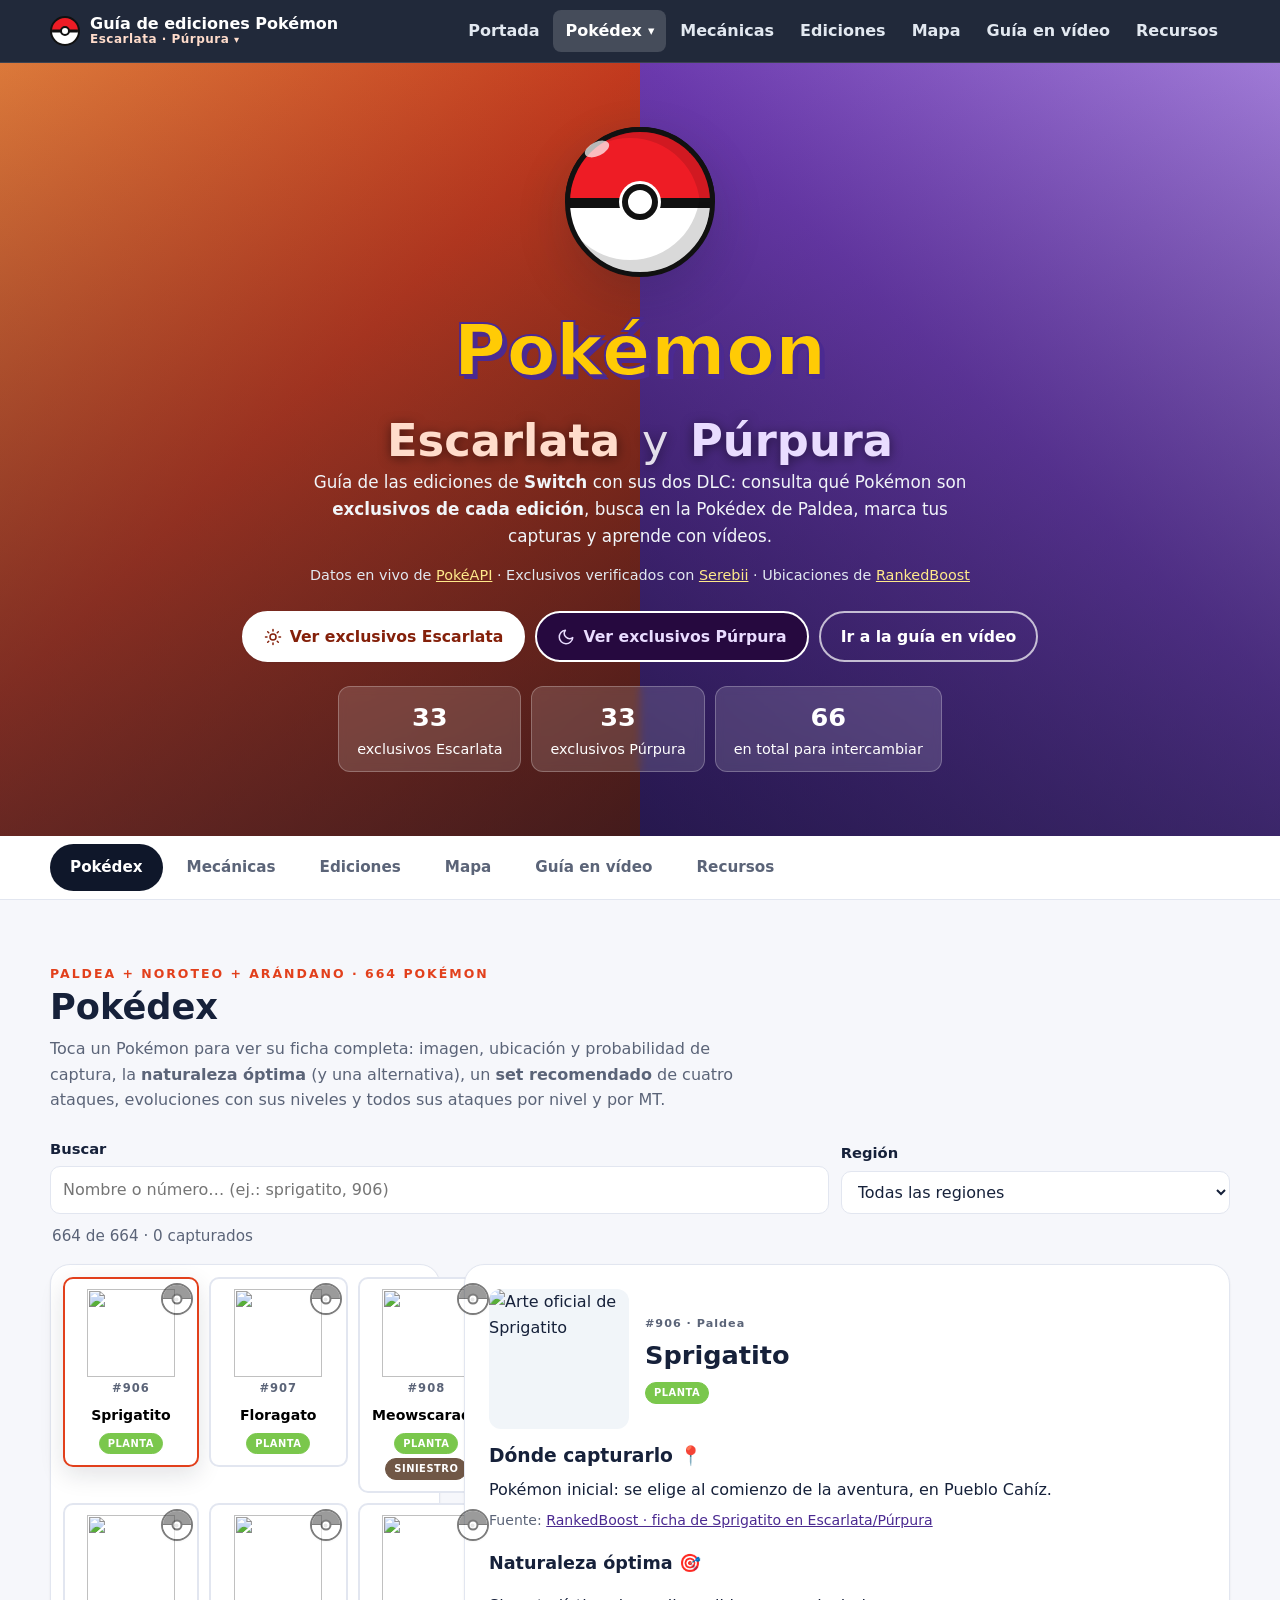
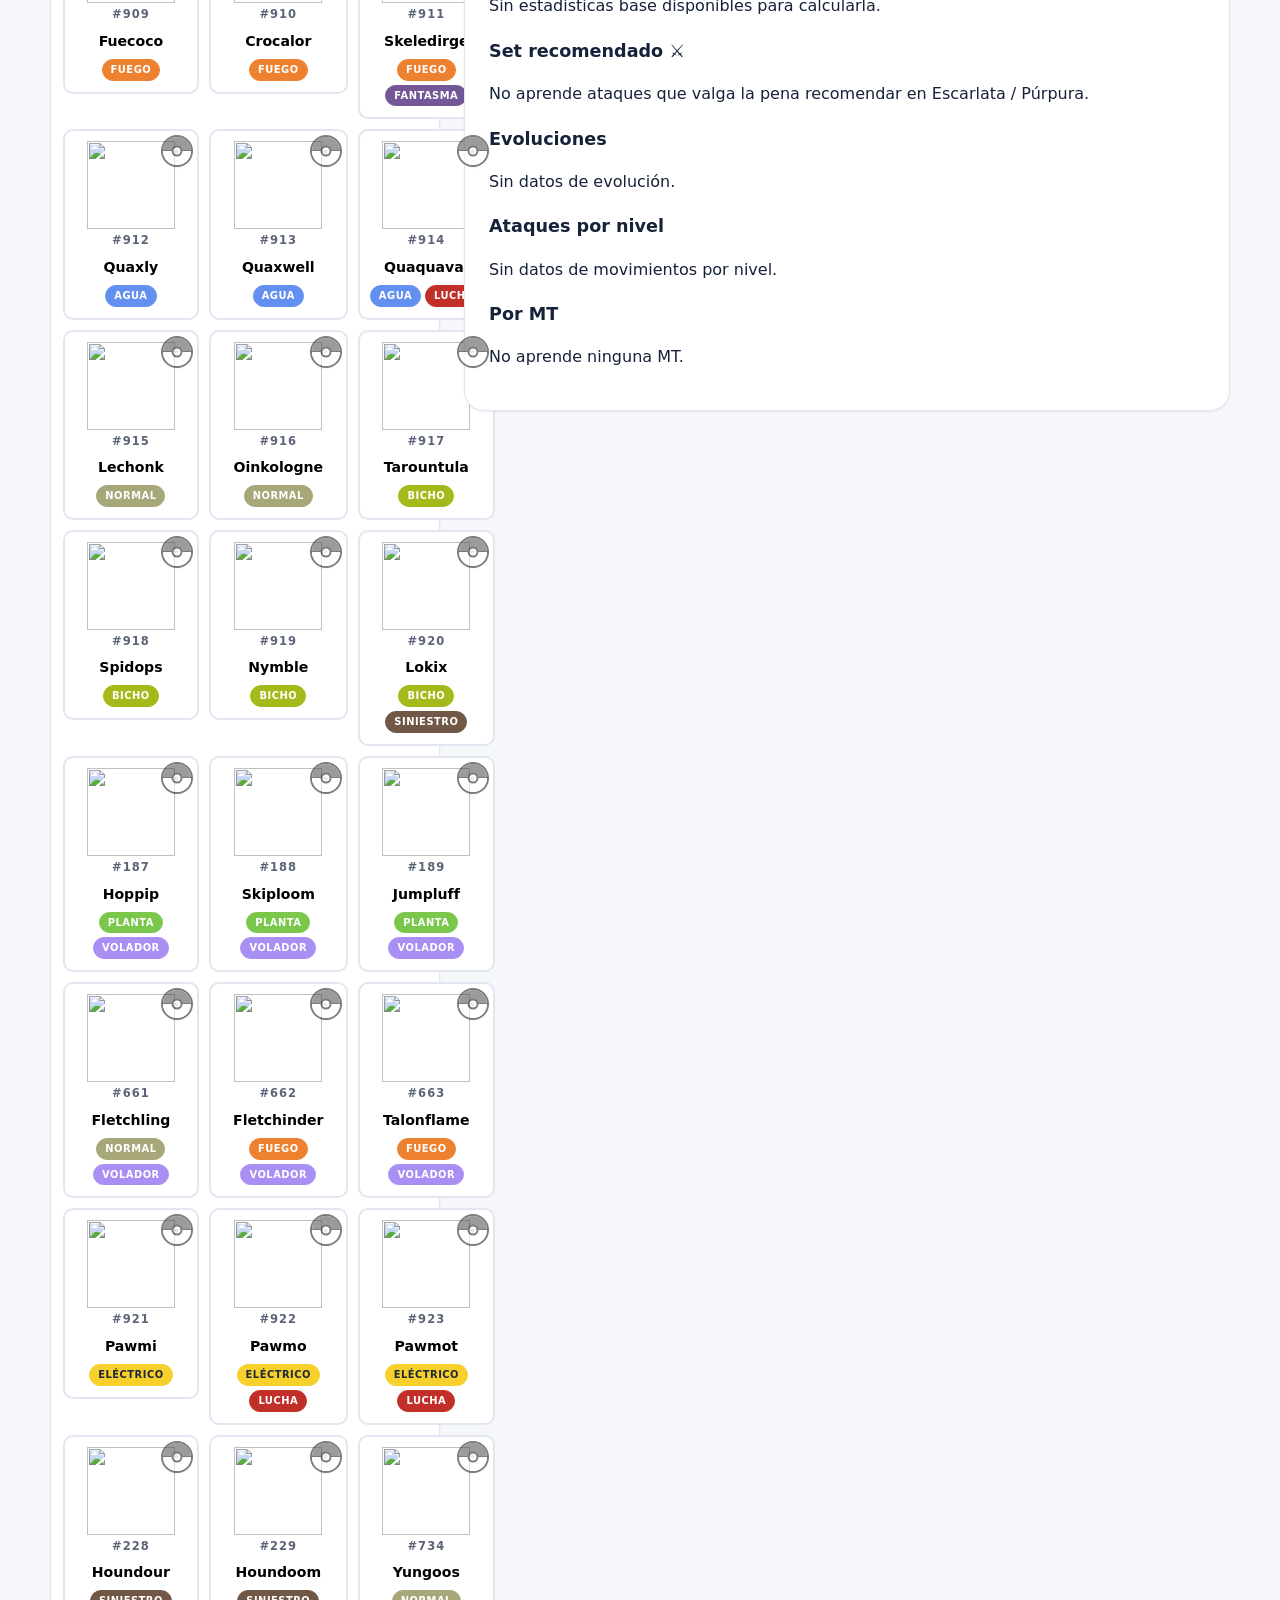
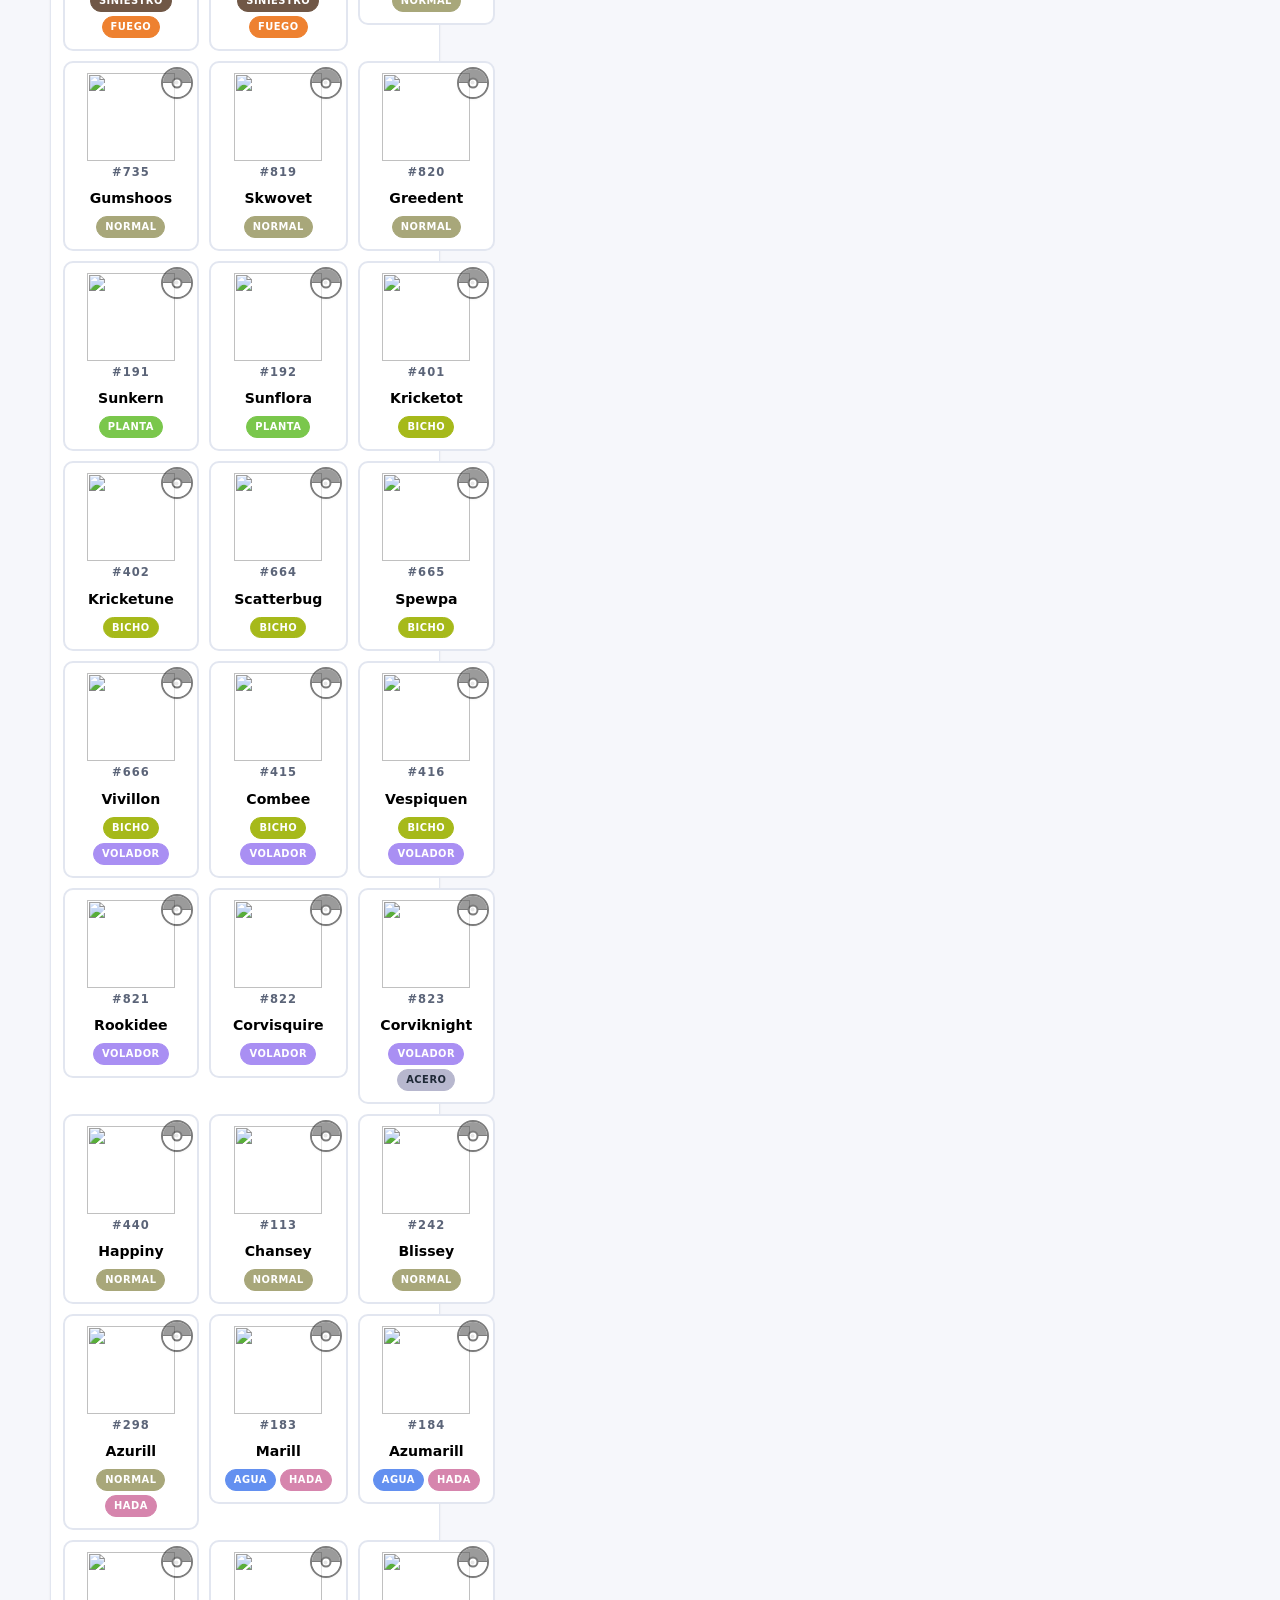
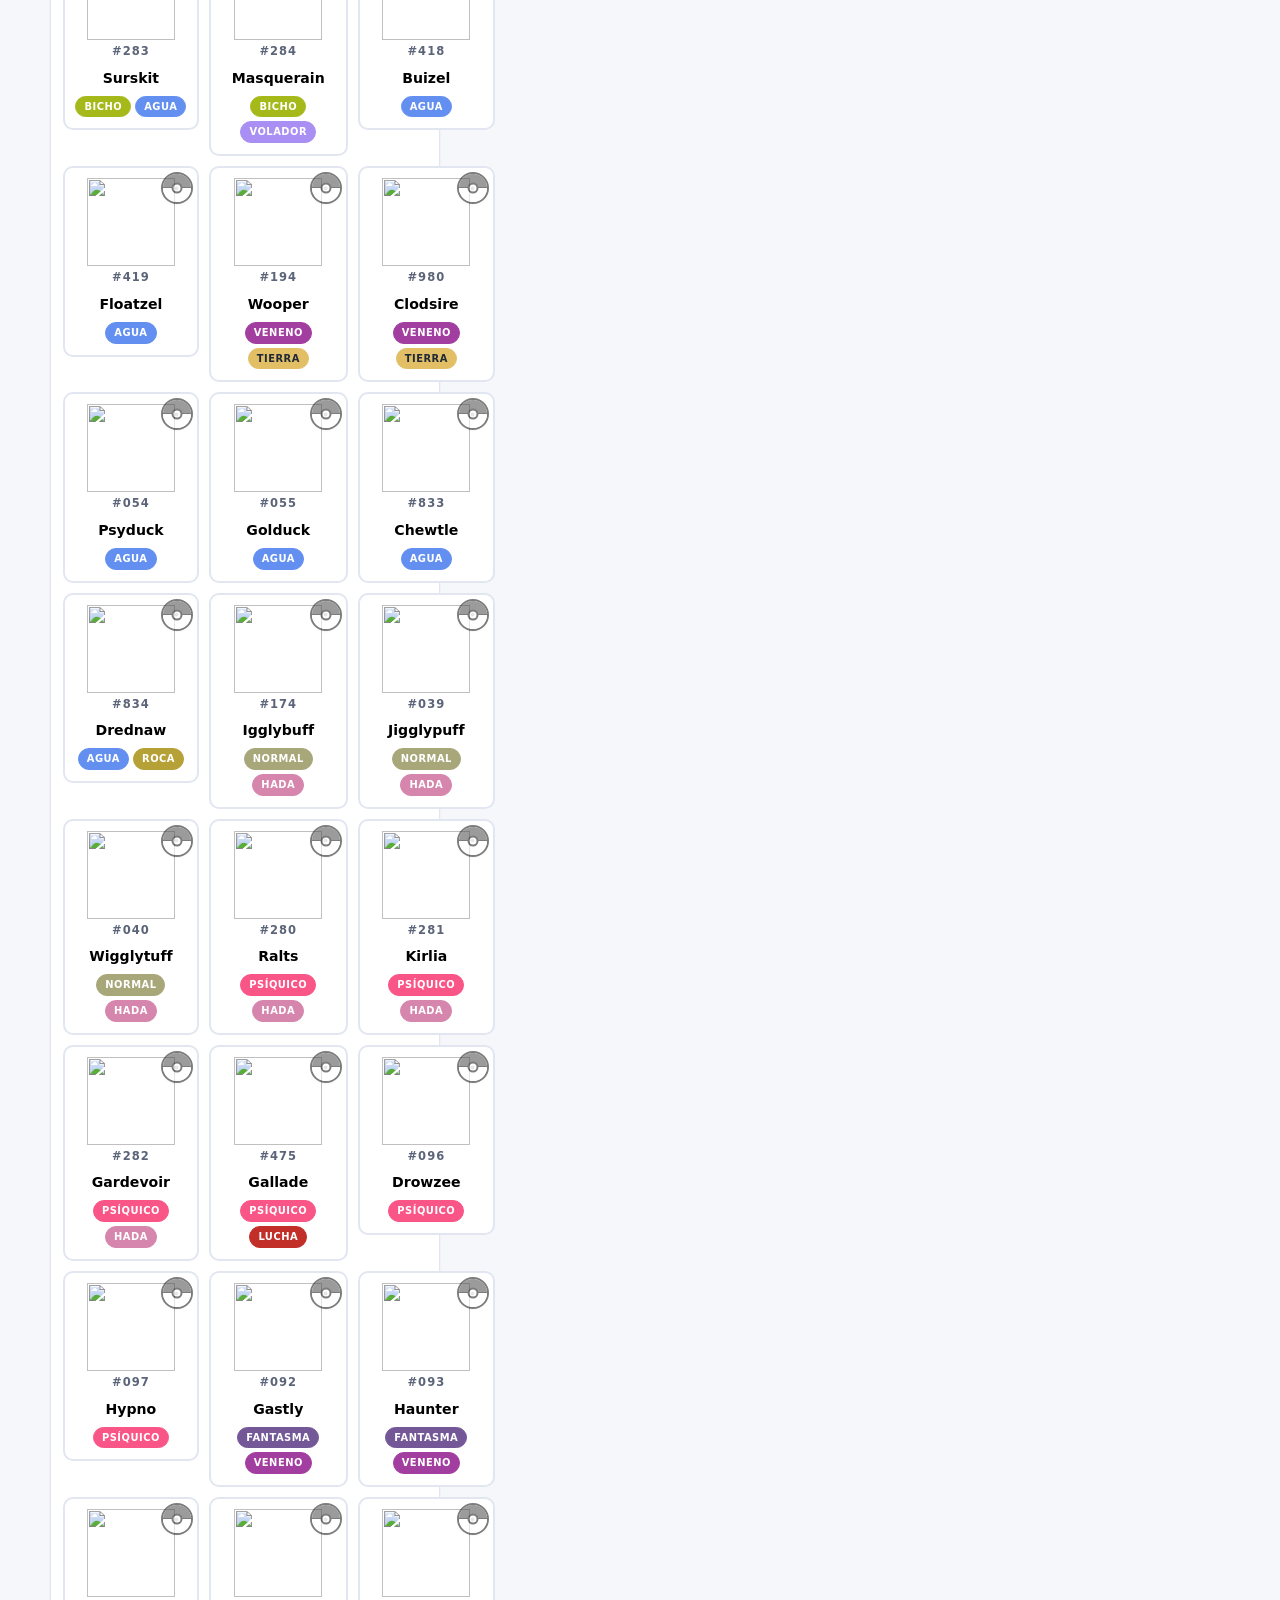
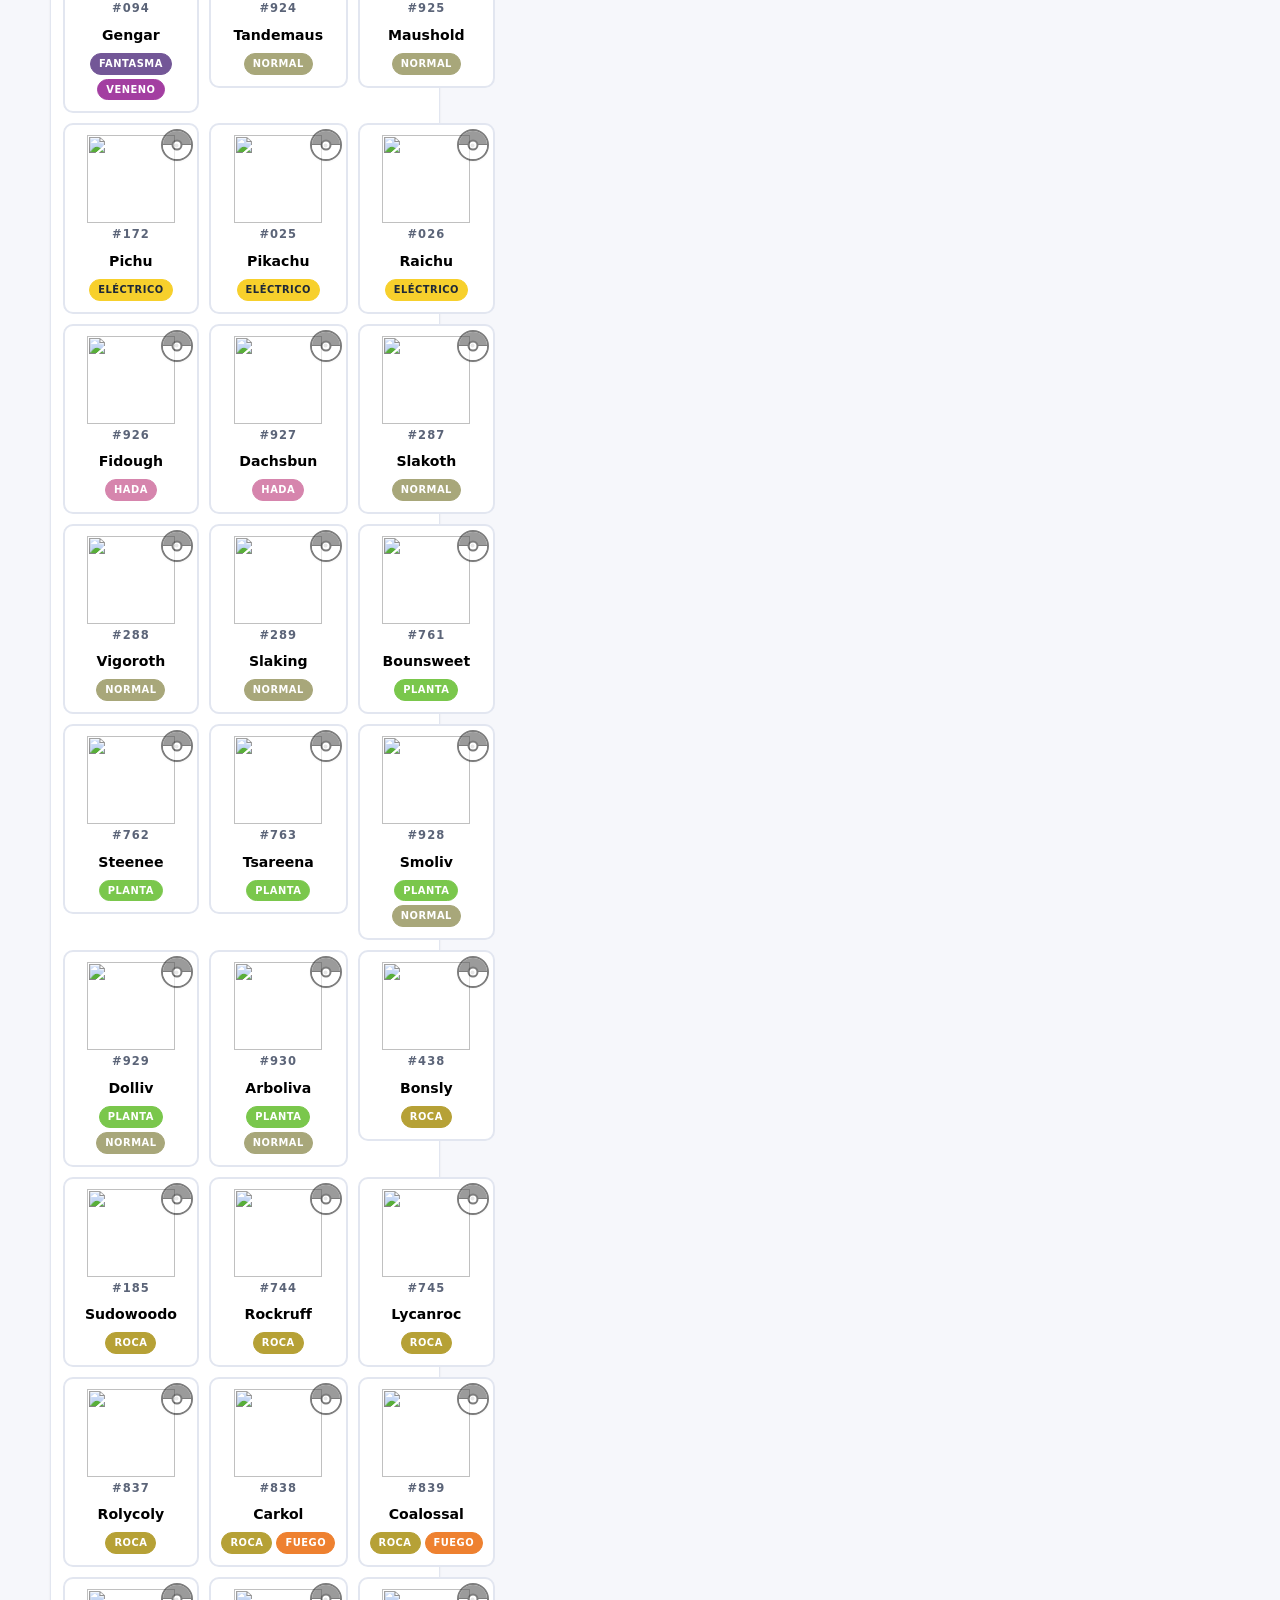
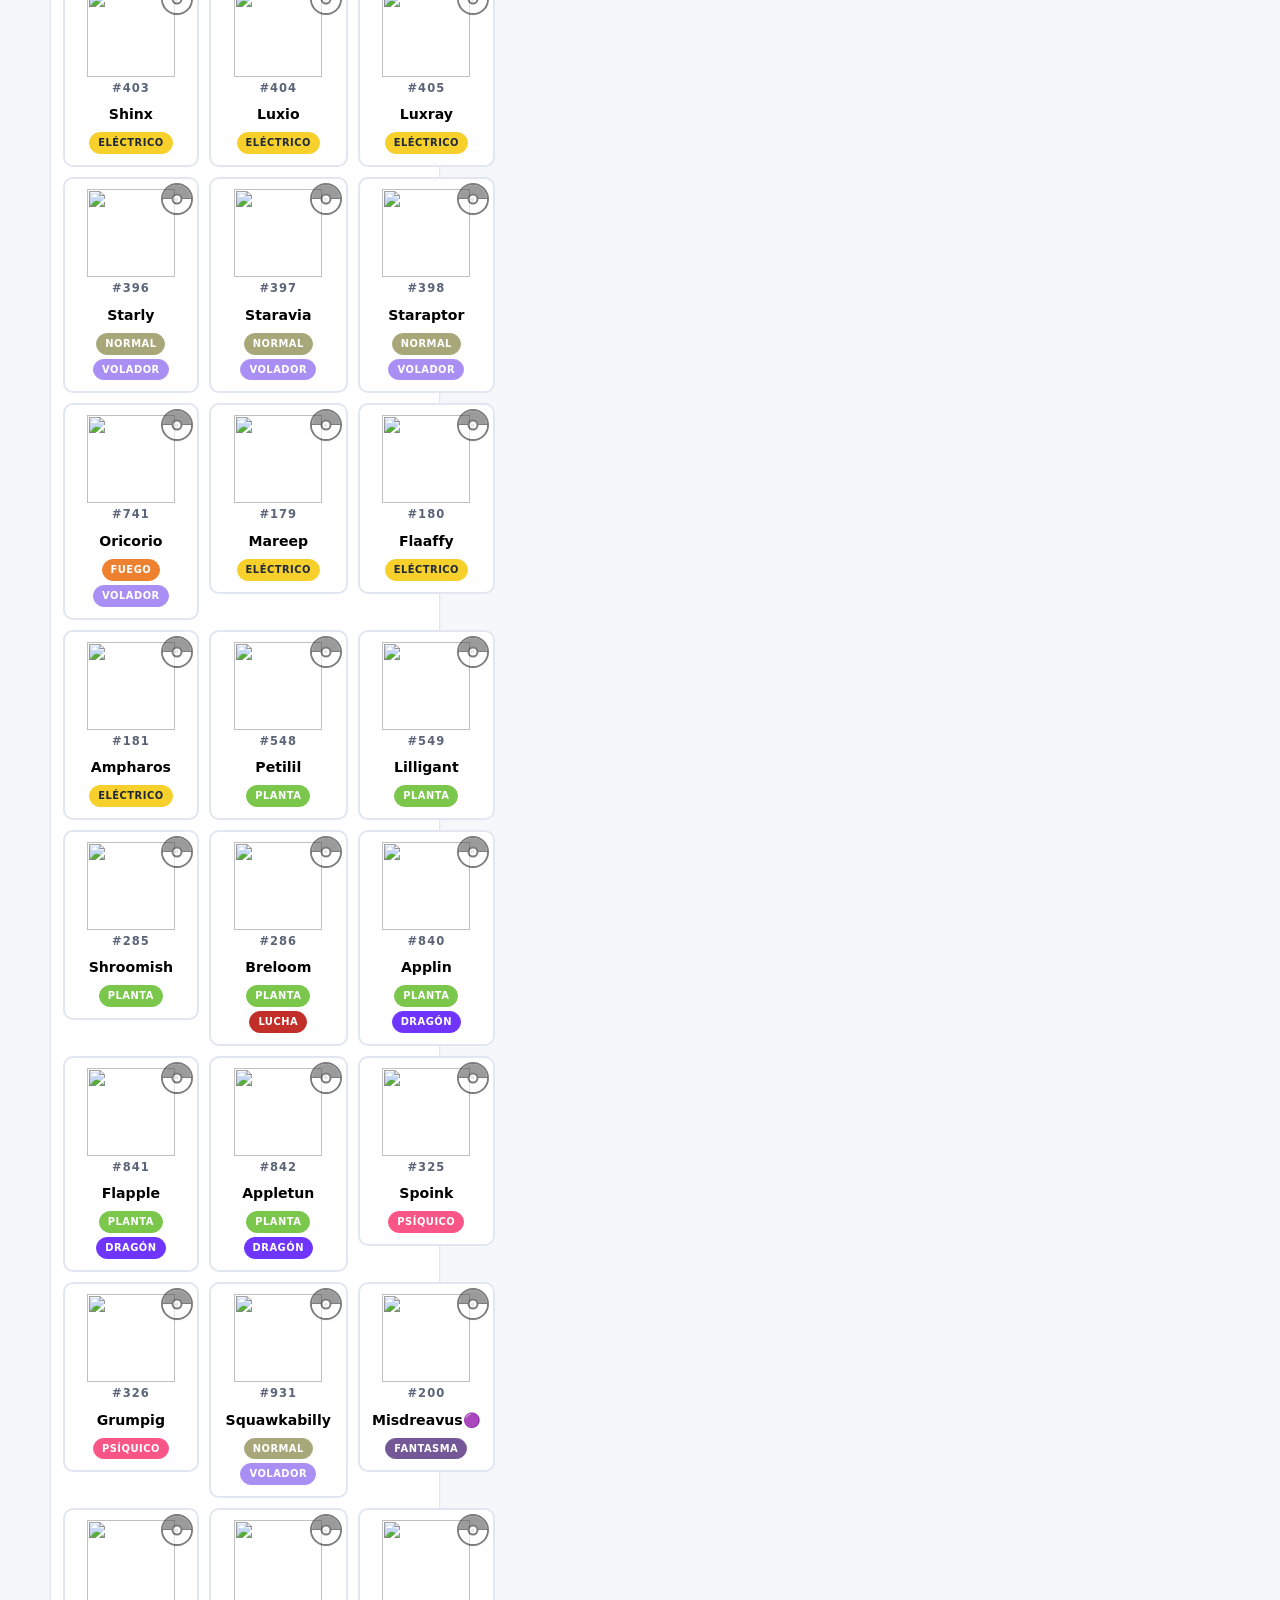
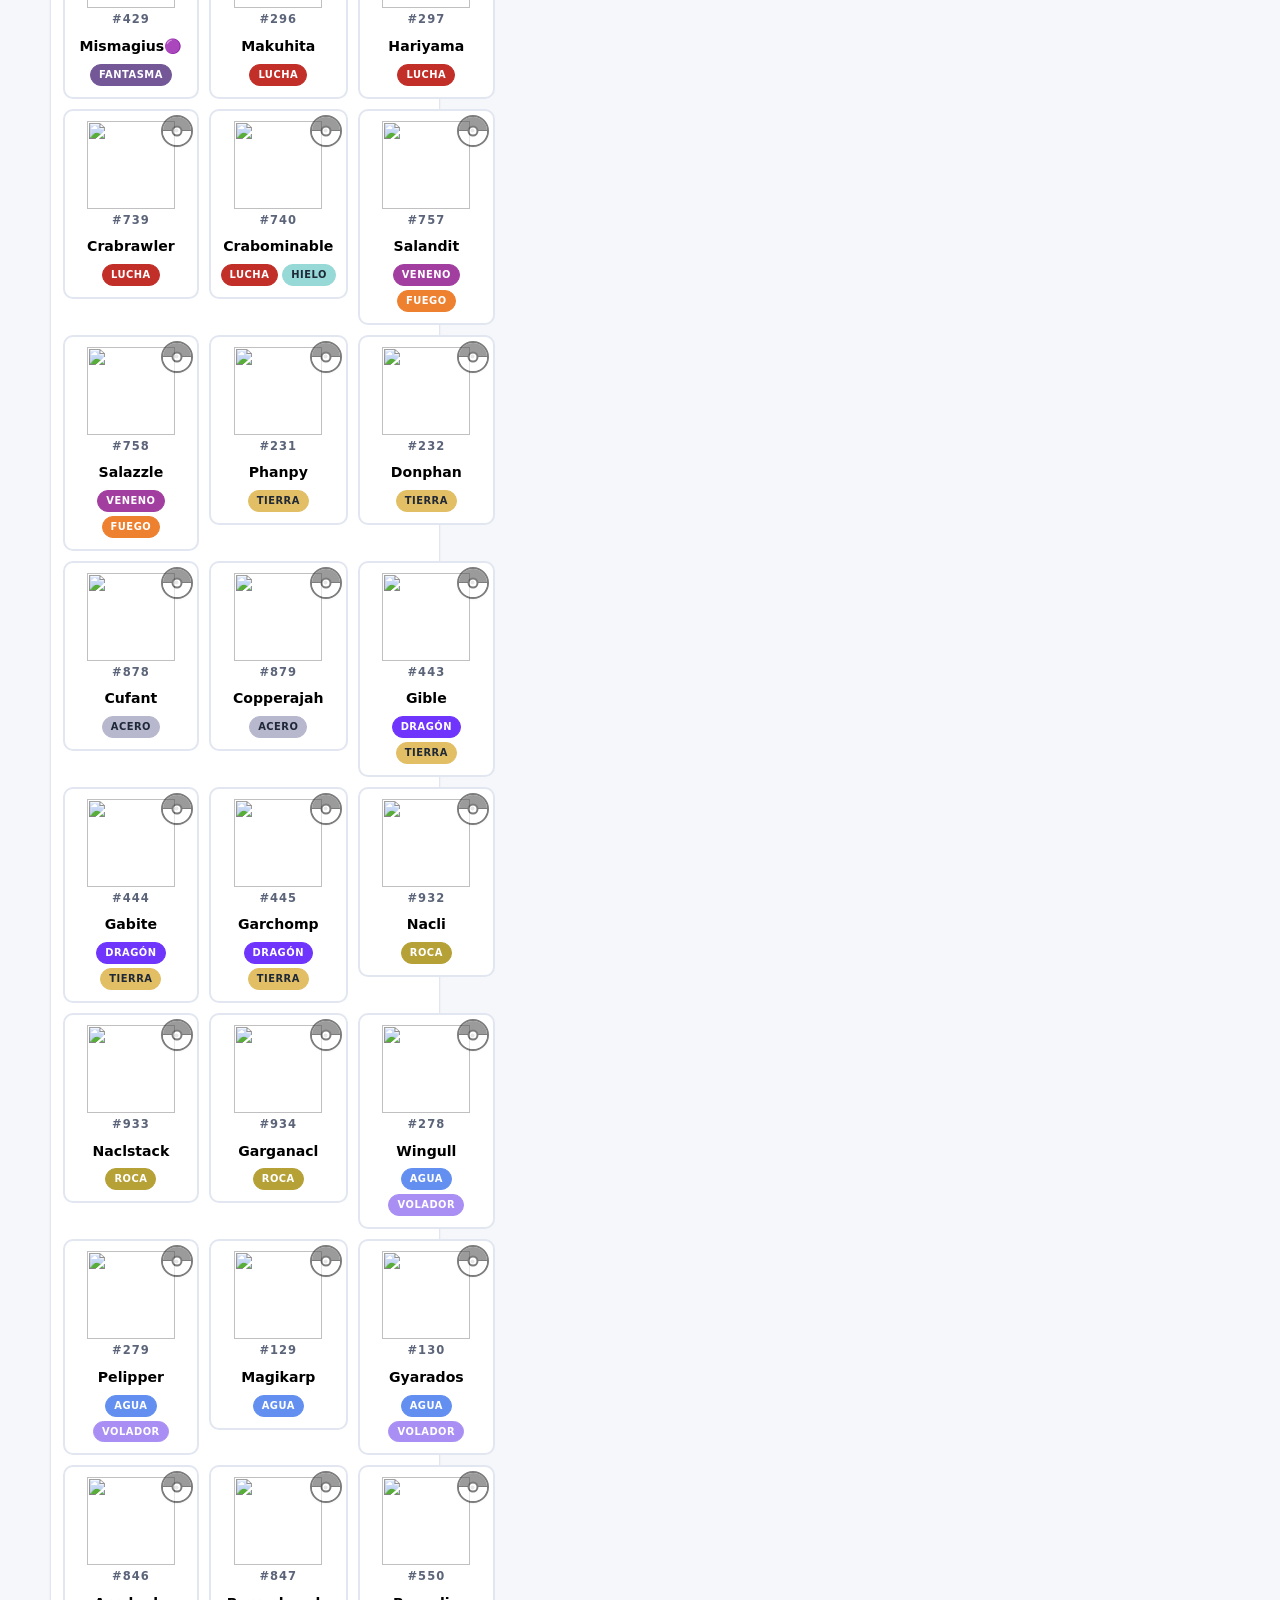
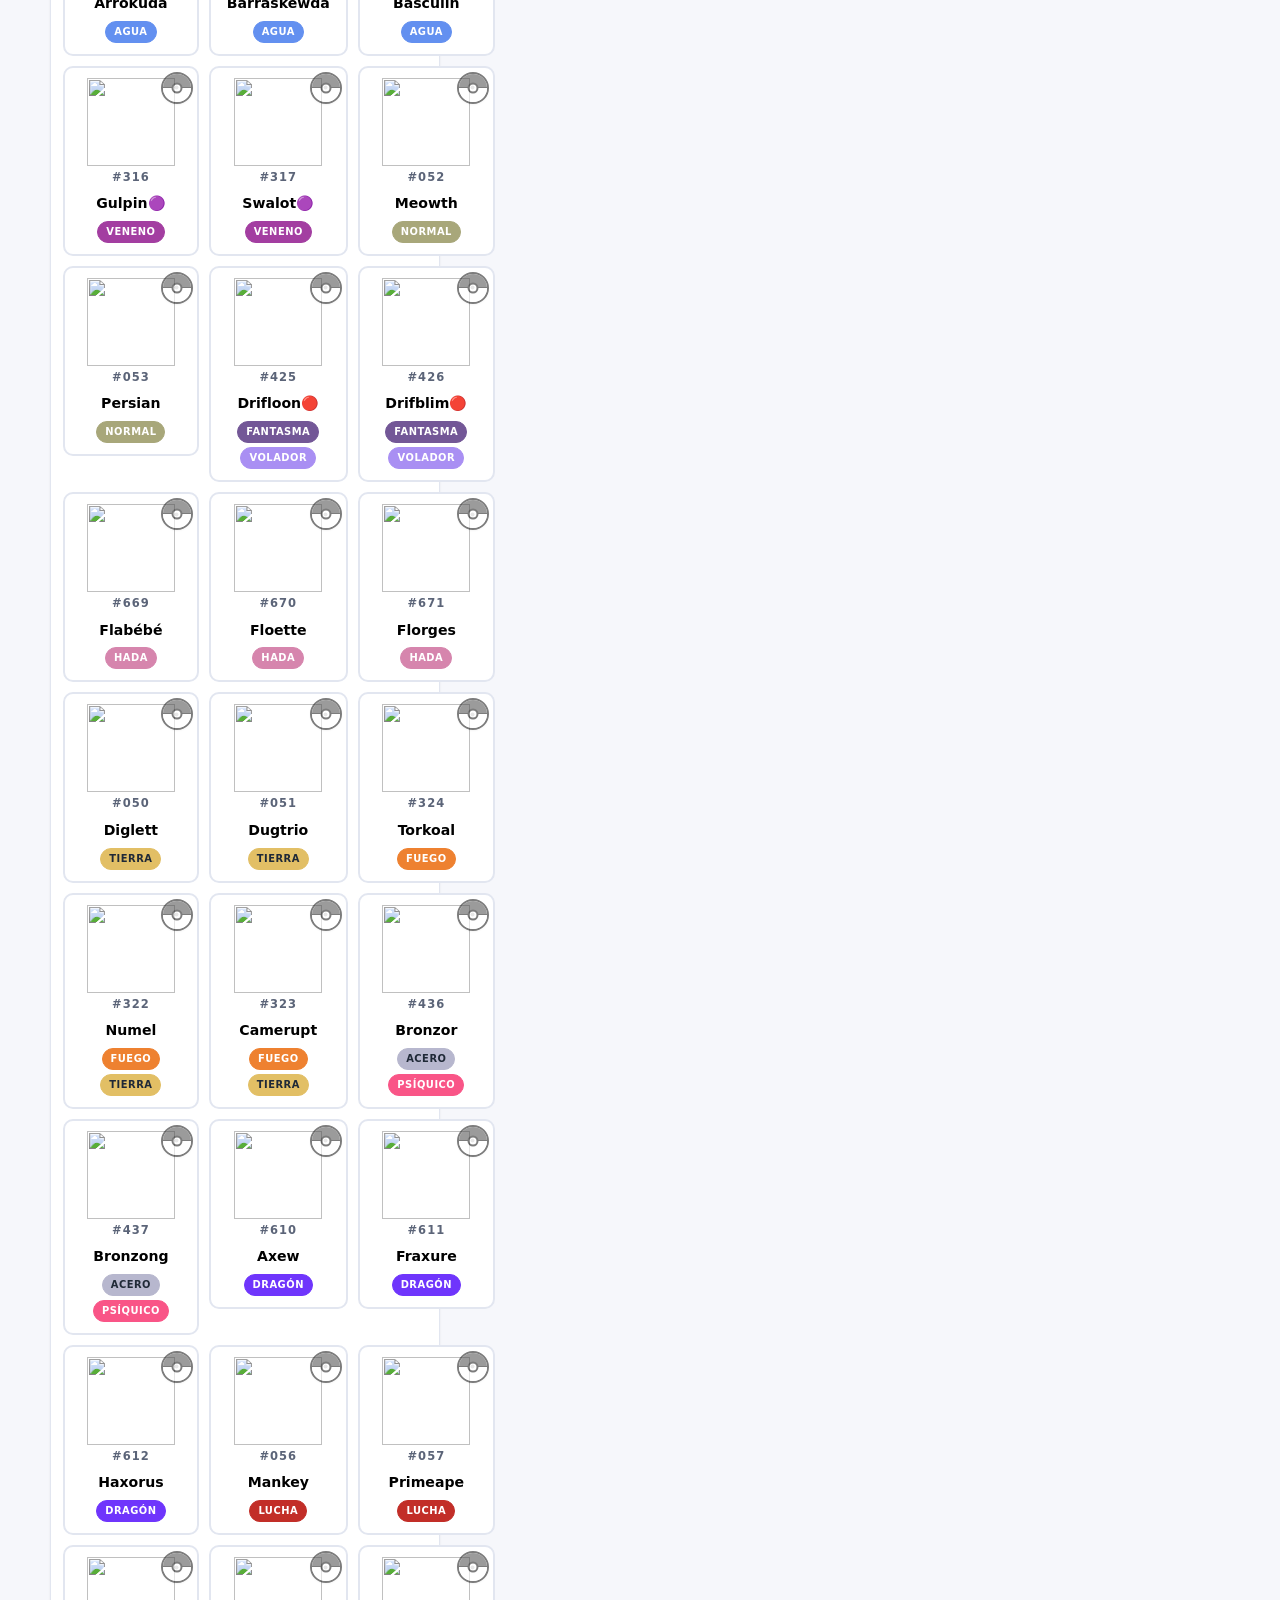
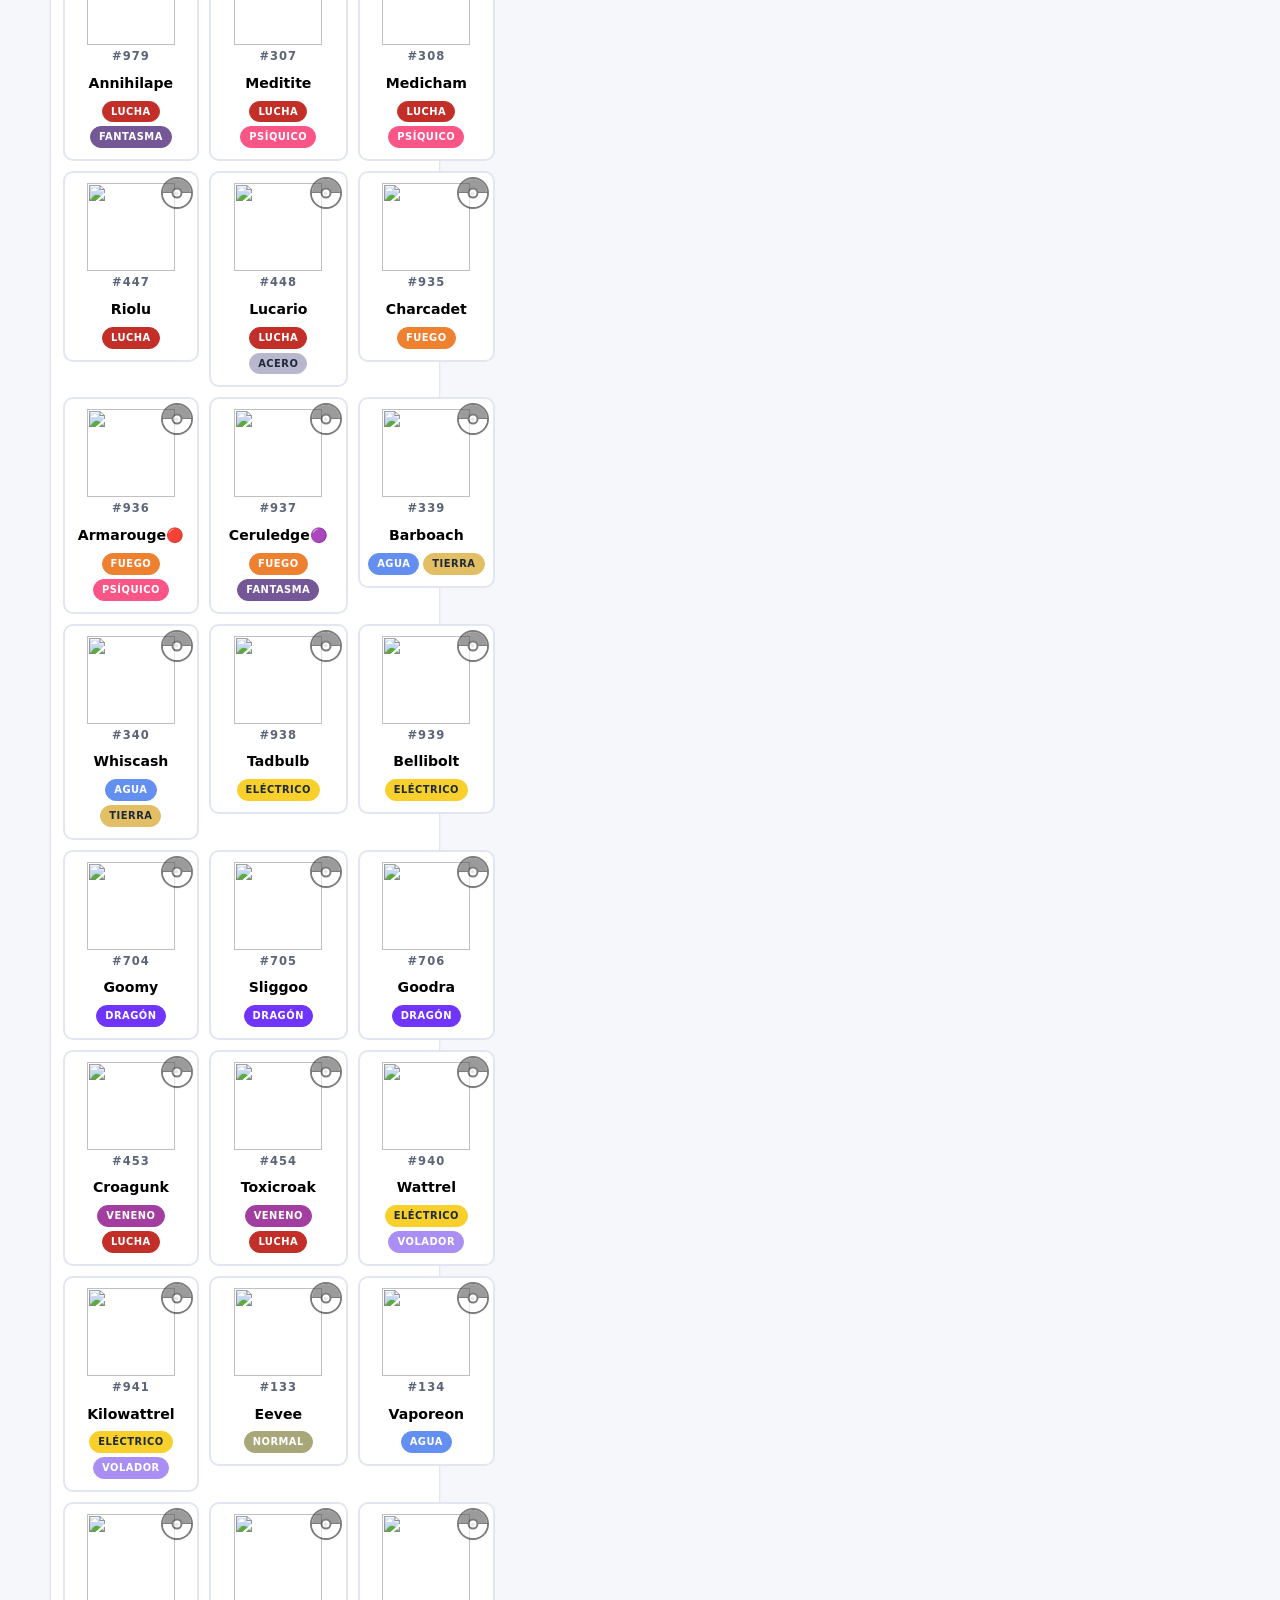
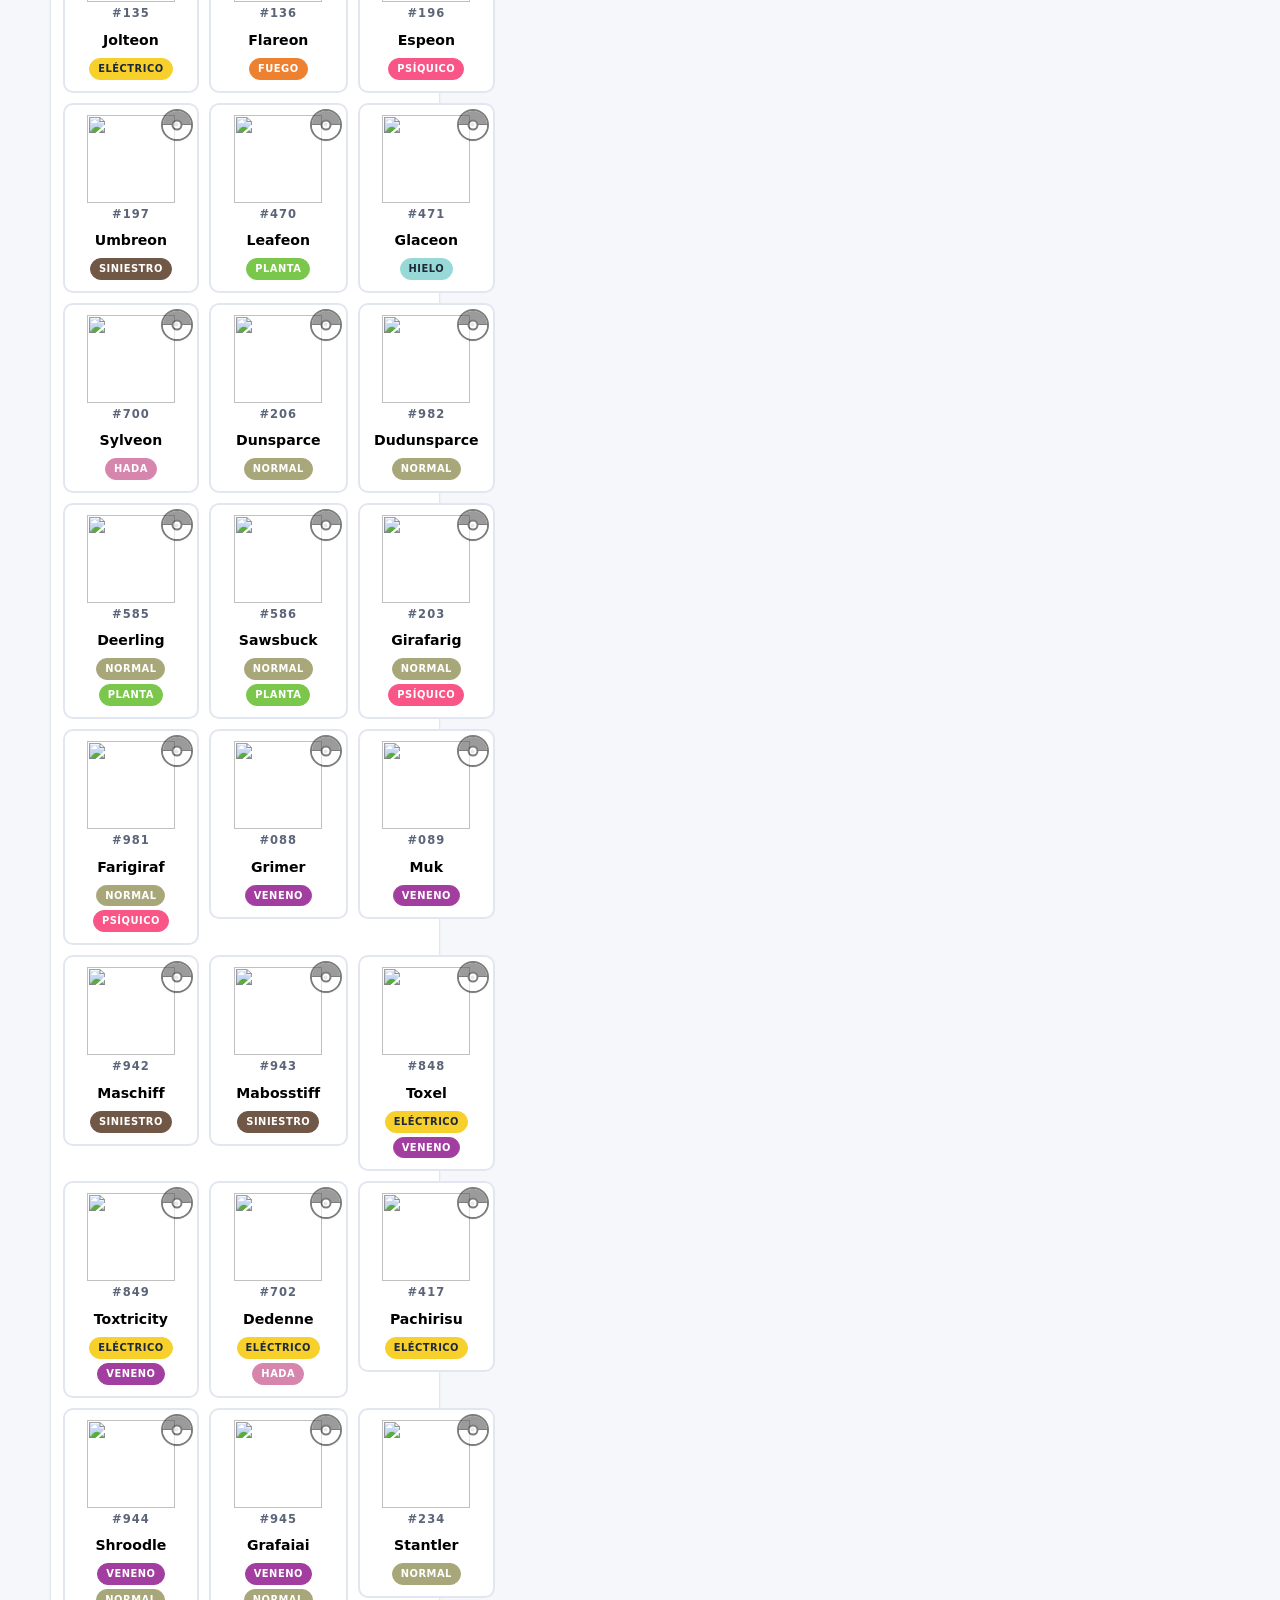
==== commit 4bdb9a36: "Selectores de edición en la Pokéball de la cabecera y de la portada - La Pokéball de la cabecera se " ====
--- a/escarlata-purpura.html
+++ b/escarlata-purpura.html
@@ -24,25 +24,26 @@
 
   <header class="site-header" id="top">
     <div class="container header-inner">
-      <a class="brand" href="#portada" aria-label="Inicio — Guía de ediciones Pokémon: Escarlata y Púrpura">
-        <span class="brand-ball" aria-hidden="true"><span class="brand-ball-btn"></span></span>
-        <span class="brand-text">Guía de ediciones <strong>Pokémon</strong>
-          <small class="brand-game">Escarlata · Púrpura</small></span>
-      </a>
+      <div class="brand-wrap ed-picker">
+        <button class="brand ed-toggle" type="button" aria-expanded="false" aria-controls="brandMenu"
+          aria-label="Guía de ediciones Pokémon: Escarlata y Púrpura. Cambiar de edición">
+          <span class="brand-ball" aria-hidden="true"><span class="brand-ball-btn"></span></span>
+          <span class="brand-text">Guía de ediciones <strong>Pokémon</strong>
+            <small class="brand-game">Escarlata · Púrpura <span class="nav-drop-caret" aria-hidden="true">▾</span></small></span>
+        </button>
+        <ul class="ed-menu ed-menu--brand" id="brandMenu" data-ed-list="portada" aria-label="Ediciones de la guía" hidden></ul>
+      </div>
       <nav class="site-nav" aria-label="Navegación principal">
         <button class="nav-toggle" id="navToggle" aria-expanded="false" aria-controls="navMenu" aria-label="Abrir menú">
           <svg width="22" height="22" viewBox="0 0 24 24" fill="none" stroke="currentColor" stroke-width="2" stroke-linecap="round" aria-hidden="true"><line x1="3" y1="6" x2="21" y2="6"/><line x1="3" y1="12" x2="21" y2="12"/><line x1="3" y1="18" x2="21" y2="18"/></svg>
         </button>
         <ul class="nav-menu" id="navMenu">
           <li><a href="#portada">Portada</a></li>
-          <li class="nav-drop">
-            <button class="nav-drop-btn" id="dexMenuBtn" type="button" aria-expanded="false" aria-controls="dexMenu">
+          <li class="nav-drop ed-picker">
+            <button class="nav-drop-btn ed-toggle" id="dexMenuBtn" type="button" aria-expanded="false" aria-controls="dexMenu">
               Pokédex <span class="nav-drop-caret" aria-hidden="true">▾</span>
             </button>
-            <ul class="nav-sub" id="dexMenu" aria-label="Ediciones de la guía" hidden>
-              <li><a href="index.html#pokedex" data-game="frlg"><span class="nav-sub-dot nav-sub-dot--frlg" aria-hidden="true"></span>Rojo Fuego y Verde Hoja</a></li>
-              <li><a href="escarlata-purpura.html#pokedex" data-game="sv" aria-current="page"><span class="nav-sub-dot nav-sub-dot--sv" aria-hidden="true"></span>Escarlata y Púrpura</a></li>
-            </ul>
+            <ul class="nav-sub ed-menu" id="dexMenu" data-ed-list="pokedex" aria-label="Pokédex de cada edición" hidden></ul>
           </li>
           <li><a href="#mecanicas" data-tab="mecanicas">Mecánicas</a></li>
           <li><a href="#ediciones" data-tab="ediciones">Ediciones</a></li>
@@ -63,10 +64,14 @@
       </div>
 
       <div class="container hero-content">
-        <div class="pokeball" role="img" aria-label="Pokébola clásica roja y blanca">
-          <span class="pokeball-shine" aria-hidden="true"></span>
-          <span class="pokeball-band" aria-hidden="true"></span>
-          <span class="pokeball-button" aria-hidden="true"></span>
+        <div class="ball-picker ed-picker">
+          <button class="pokeball ed-toggle" type="button" aria-expanded="false" aria-controls="heroMenu"
+            aria-label="Abrir la Pokéball para elegir edición" title="Pulsa para elegir edición">
+            <span class="pokeball-glow" aria-hidden="true"></span>
+            <span class="pokeball-lid" aria-hidden="true"><span class="pokeball-shine"></span></span>
+            <span class="pokeball-button" aria-hidden="true"></span>
+          </button>
+          <ul class="ed-menu ed-menu--hero" id="heroMenu" data-ed-list="portada" aria-label="Ediciones de la guía" hidden></ul>
         </div>
 
         <img
--- a/src/styles/main.css
+++ b/src/styles/main.css
@@ -120,11 +120,21 @@
   border-bottom: 1px solid rgb(255 255 255 / 0.12);
 }
 .header-inner { display: flex; align-items: center; justify-content: space-between; gap: 12px; padding-block: 10px; }
-.brand { display: flex; align-items: center; gap: 10px; color: #fff; text-decoration: none; font-weight: 600; }
+.brand-wrap { position: relative; }
+.brand {
+  display: flex; align-items: center; gap: 10px; color: #fff; text-decoration: none; font: inherit; font-weight: 600;
+  background: transparent; border: 0; border-radius: 12px; padding: 4px 8px 4px 4px; margin-left: -4px;
+  cursor: pointer; text-align: left;
+}
+.brand:hover, .brand[aria-expanded="true"] { background: rgb(255 255 255 / 0.08); }
+.brand:hover .brand-ball { animation: ball-wiggle 0.7s ease-in-out infinite; }
+.brand[aria-expanded="true"] .brand-ball { rotate: -25deg; }
+.brand[aria-expanded="true"] .nav-drop-caret { transform: rotate(180deg); }
+.brand .nav-drop-caret { display: inline-block; font-size: 0.85em; }
 .brand-text { line-height: 1.15; }
 .brand-game { display: block; font-size: 0.75rem; font-weight: 700; color: var(--fire-tint); letter-spacing: 0.5px; }
 .brand-ball {
-  width: 30px; height: 30px; border-radius: 50%; position: relative; flex: none;
+  width: 30px; height: 30px; border-radius: 50%; position: relative; flex: none; transition: rotate 0.2s ease;
   background: linear-gradient(to bottom, #ee1c25 50%, #fff 50%);
   border: 2px solid #111; overflow: hidden;
 }
@@ -140,6 +150,24 @@
 .nav-menu a { display: block; padding: 10px 12px; border-radius: 8px; color: var(--color-text); text-decoration: none; font-weight: 600; }
 .nav-menu a:hover { background: #eef2ff; }
 
+/* Selectores de edición: listas flotantes con una entrada por juego */
+.ed-menu {
+  position: absolute; z-index: 70; list-style: none; margin: 0; padding: 8px; min-width: 250px;
+  background: #fff; border-radius: 12px; box-shadow: var(--shadow-lg); text-align: left;
+  animation: menu-in 0.18s ease-out;
+}
+.ed-menu[hidden] { display: none; }
+.ed-menu a {
+  display: flex; align-items: center; gap: 8px; padding: 10px 12px; border-radius: 8px;
+  color: var(--color-text); text-decoration: none; font-weight: 600; font-size: 0.95rem; white-space: nowrap;
+}
+.ed-menu a:hover { background: #eef2ff; }
+.ed-menu a[aria-current="page"] { font-weight: 800; }
+.ed-menu a[aria-current="page"]::after { content: "✓"; margin-left: auto; color: var(--color-ok); }
+.ed-menu--brand { top: calc(100% + 8px); left: 0; }
+.ed-menu--hero { top: calc(100% + 4px); left: 50%; translate: -50% 0; }
+@keyframes menu-in { from { opacity: 0; transform: translateY(-6px) scale(0.97); } }
+
 /* Desplegable "Pokédex": elegir el juego */
 .nav-drop { position: relative; }
 .nav-drop-btn {
@@ -150,11 +178,8 @@
 .nav-drop-btn:hover { background: #eef2ff; }
 .nav-drop-caret { font-size: 0.8em; transition: transform 0.2s ease; }
 .nav-drop-btn[aria-expanded="true"] .nav-drop-caret { transform: rotate(180deg); }
-.nav-sub { list-style: none; margin: 0 0 4px; padding: 0 0 0 12px; }
-.nav-sub[hidden] { display: none; }
-.nav-sub a { display: flex; align-items: center; gap: 8px; font-size: 0.95rem; white-space: nowrap; }
-.nav-sub a[aria-current="page"] { font-weight: 800; }
-.nav-sub a[aria-current="page"]::after { content: "✓"; margin-left: auto; color: var(--color-ok); }
+/* En el menú móvil va integrada en la lista; en escritorio flota (ver breakpoints) */
+.nav-sub { position: static; margin: 0 0 4px; padding: 0 0 0 12px; min-width: 0; box-shadow: none; background: transparent; animation: none; }
 .nav-sub-dot { width: 14px; height: 14px; border-radius: 50%; flex: none; border: 1.5px solid rgb(0 0 0 / 0.25); }
 .nav-sub-dot--frlg { background: linear-gradient(90deg, #d9261c 50%, #189a46 50%); }
 .nav-sub-dot--sv { background: linear-gradient(90deg, #e2401c 50%, #7b3fc4 50%); }
@@ -166,25 +191,48 @@
 .hero-half--leaf { background: linear-gradient(225deg, var(--leaf-hi) 0%, var(--color-leaf) 45%, var(--color-leaf-dark) 100%); }
 .hero-split::after { content: ""; position: absolute; inset: 0; background: linear-gradient(to bottom, rgb(15 23 42 / 0.15), rgb(15 23 42 / 0.55)); }
 .hero-content { position: relative; z-index: 2; text-align: center; padding-block: var(--spacing-2xl); }
-.hero-content a:not(.btn) { color: #ffe98a; }
-
+.hero-content a:not(.btn, .ed-menu a) { color: #ffe98a; }
+
+/* Botón: se balancea al pasar por encima y al pulsarlo se abre la tapa y sale el selector */
+.ball-picker { position: relative; width: fit-content; margin: 0 auto var(--spacing-md); }
 .pokeball {
-  width: 120px; height: 120px; border-radius: 50%; margin: 0 auto var(--spacing-md);
-  background: linear-gradient(to bottom, #ee1c25 46%, #111 46%, #111 54%, #fff 54%);
-  border: 5px solid #111; position: relative;
+  display: block; width: 120px; height: 120px; border-radius: 50%; padding: 0; margin: 0;
+  /* Dentro: oscuro arriba (se ve al abrir la tapa) y la mitad blanca con la banda */
+  background: linear-gradient(to bottom, #2b1a12 50%, #111 50%, #111 54%, #fff 54%);
+  border: 5px solid #111; position: relative; cursor: pointer;
   box-shadow: var(--shadow-lg), inset -10px -12px 0 rgb(0 0 0 / 0.15);
   animation: float 4s ease-in-out infinite;
-  transition: transform 0.25s ease;
-}
-.pokeball:hover { transform: rotate(-10deg) scale(1.04); }
-.pokeball-shine { position: absolute; left: 18px; top: 14px; width: 26px; height: 14px; border-radius: 50%; background: rgb(255 255 255 / 0.7); transform: rotate(-25deg); }
+}
+.pokeball:hover:not([aria-expanded="true"]) { animation: float 4s ease-in-out infinite, ball-wiggle 0.8s ease-in-out infinite; }
+.pokeball:focus-visible { outline-offset: 6px; border-radius: 50%; }
+.pokeball-lid {
+  position: absolute; top: -5px; left: -5px; right: -5px; height: calc(50% + 5px); z-index: 1;
+  background: linear-gradient(to bottom, #ee1c25 calc(100% - 4px), #111 0);
+  border: 5px solid #111; border-bottom: 0; border-radius: 999px 999px 0 0;
+  box-shadow: inset -10px 6px 0 rgb(0 0 0 / 0.12);
+  transform-origin: 6% 100%; transition: transform 0.35s cubic-bezier(0.34, 1.56, 0.64, 1);
+}
+.pokeball[aria-expanded="true"] .pokeball-lid { transform: rotate(-42deg); }
+.pokeball-glow {
+  position: absolute; left: 50%; top: 42%; width: 80%; height: 50%; translate: -50% -50%; border-radius: 50%;
+  background: radial-gradient(circle, #fff9c4, #ffe066 40%, transparent 70%);
+  opacity: 0; transition: opacity 0.3s ease;
+}
+.pokeball[aria-expanded="true"] .pokeball-glow { opacity: 1; }
+.pokeball-shine { position: absolute; left: 14px; top: 10px; width: 26px; height: 14px; border-radius: 50%; background: rgb(255 255 255 / 0.7); transform: rotate(-25deg); }
 .pokeball-button {
-  position: absolute; left: 50%; top: 50%; width: 30px; height: 30px; border-radius: 50%;
+  position: absolute; left: 50%; top: 50%; width: 30px; height: 30px; border-radius: 50%; z-index: 2;
   background: #fff; border: 6px solid #111; transform: translate(-50%, -50%);
   box-shadow: 0 0 0 3px #fff;
 }
+.pokeball:hover .pokeball-button { background: #fff7cc; }
 @keyframes float { 0%, 100% { translate: 0 0; } 50% { translate: 0 -8px; } }
-@media (prefers-reduced-motion: reduce) { .pokeball { animation: none; } html { scroll-behavior: auto; } }
+@keyframes ball-wiggle { 0%, 100% { rotate: 0deg; } 20% { rotate: -14deg; } 40% { rotate: 10deg; } 60% { rotate: -6deg; } 80% { rotate: 3deg; } }
+@media (prefers-reduced-motion: reduce) {
+  .pokeball, .pokeball:hover:not([aria-expanded="true"]), .brand:hover .brand-ball, .ed-menu { animation: none; }
+  .pokeball-lid { transition: none; }
+  html { scroll-behavior: auto; }
+}
 
 .pokemon-logo { width: min(420px, 78vw); filter: drop-shadow(0 6px 0 rgb(0 0 0 / 0.35)) drop-shadow(0 12px 24px rgb(0 0 0 / 0.35)); }
 .pokemon-logo-fallback {
@@ -651,11 +699,12 @@
   .nav-drop-btn:hover { background: rgb(255 255 255 / 0.12); color: #fff; }
   .nav-menu a.active, .nav-drop-btn.active { background: rgb(255 255 255 / 0.16); color: #fff; }
   .nav-sub {
-    position: absolute; top: calc(100% + 8px); left: 0; z-index: 60; min-width: 250px;
-    background: #fff; border-radius: 12px; box-shadow: var(--shadow-md); padding: 8px; margin: 0;
+    position: absolute; top: calc(100% + 8px); left: 0; min-width: 250px;
+    background: #fff; border-radius: 12px; box-shadow: var(--shadow-lg); padding: 8px; margin: 0;
+    animation: menu-in 0.18s ease-out;
   }
-  .nav-sub a, .nav-sub a:hover { color: var(--color-text); padding: 10px 12px; }
-  .nav-sub a:hover { background: #eef2ff; }
+  .nav-menu .ed-menu a { color: var(--color-text); padding: 10px 12px; }
+  .nav-menu .ed-menu a:hover { background: #eef2ff; color: var(--color-text); }
   .link-grid { grid-template-columns: repeat(2, 1fr); }
   .set-cards { grid-template-columns: repeat(2, minmax(0, 1fr)); }
   .dex-toolbar { grid-template-columns: 2fr 1fr; align-items: end; }
